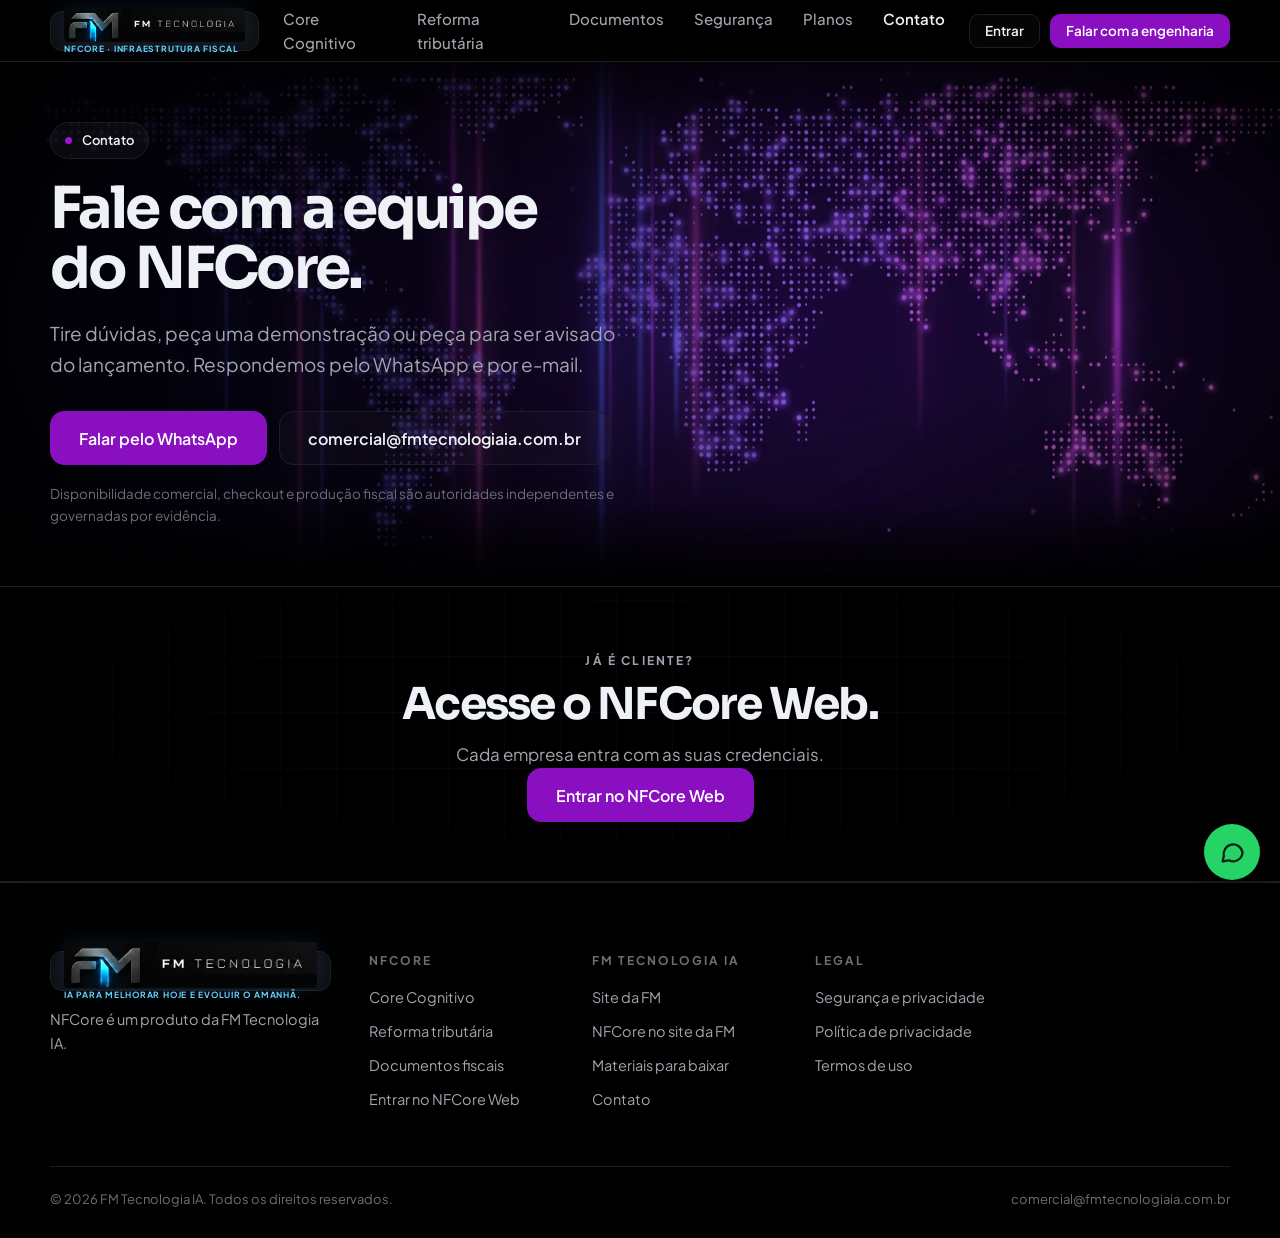
==== contato.html @ f87d21e3 "fix(site): atualizar portal e CTAs em contato.html" ====
<!doctype html><html lang="pt-BR" data-p="nfcore"><head><meta charset="utf-8"><meta name="viewport" content="width=device-width,initial-scale=1"><title>Contato — NFCore</title><meta name="description" content="Fale com a equipe da FM Tecnologia IA sobre o NFCore e seja avisado do lançamento."><meta property="og:title" content="Contato — NFCore"><meta property="og:description" content="Fale com a equipe da FM Tecnologia IA sobre o NFCore e seja avisado do lançamento."><meta property="og:type" content="website"><meta name="twitter:card" content="summary_large_image"><link rel="icon" type="image/png" href="assets/brand/fm/favicon.png">
<link rel="preconnect" href="https://fonts.googleapis.com"><link rel="preconnect" href="https://fonts.gstatic.com" crossorigin><link href="https://fonts.googleapis.com/css2?family=Plus+Jakarta+Sans:wght@400;500;600;700&family=Sora:wght@500;600;700;800&display=swap" rel="stylesheet"><link rel="stylesheet" href="assets/site.css?v=7cc5dd1b"><link rel="stylesheet" href="assets/enterprise.css?v=20261105"></head><body>
<a class="skip" href="#conteudo">Pular para o conteúdo</a><header class="nav"><div class="wrap"><a class="brand" href="index.html"><span class="wm"><img src="assets/brand/fm/logo-fm.webp" width="626" height="114" alt="FM Tecnologia IA"><small>NFCore · Infraestrutura fiscal</small></span></a>
<nav class="menu" id="menu" aria-label="Principal"><a href="core-cognitivo.html" class="">Core Cognitivo</a><a href="reforma-tributaria.html" class="">Reforma tributária</a><a href="index.html#documentos" class="">Documentos</a><a href="index.html#seguranca" class="">Segurança</a><a href="index.html#planos">Planos</a><a href="contato.html" class="on">Contato</a></nav>
<div class="nr"><a class="btn sm" href="https://app.nfcore.com.br/">Entrar</a><a class="btn sm k" href="https://wa.me/5511978350851?text=Ol%C3%A1!%20Conheci%20o%20NFCore%20pelo%20site%20e%20gostaria%20de%20falar%20com%20a%20engenharia%20sobre%20planos%20e%20implanta%C3%A7%C3%A3o." target="_blank" rel="noopener noreferrer">Falar com a engenharia</a><button class="burger" id="burger" aria-label="Abrir menu de navegação" aria-expanded="false" aria-controls="menu">☰</button></div>
</div>
</header>
<main id="conteudo"><section class="phero"><div class="wrap"><div class="pg"><div><span class="eb"><i></i>Contato</span><h1>Fale com a equipe do NFCore.</h1>
<p class="lead">Tire dúvidas, peça uma demonstração ou peça para ser avisado do lançamento. Respondemos pelo WhatsApp e por e-mail.</p>
<div class="b"><a class="btn p l" href="https://wa.me/5511978350851?text=Ol%C3%A1!%20Quero%20saber%20mais%20sobre%20o%20NFCore%20e%20sua%20disponibilidade." target="_blank" rel="noopener">Falar pelo WhatsApp</a><a class="btn l" href="mailto:comercial@fmtecnologiaia.com.br">comercial@fmtecnologiaia.com.br</a></div>
<p class="note">Disponibilidade comercial, checkout e produção fiscal são autoridades independentes e governadas por evidência.</p>
</div>
</div>
</div>
</section>
<section class="sec soft" id="acesso"><div class="wrap"><div class="sh center"><span class="kick">Já é cliente?</span><h2>Acesse o NFCore Web.</h2>
<p class="sub">Cada empresa entra com as suas credenciais.</p>
</div>
<p class="center"><a class="btn p l" href="https://app.nfcore.com.br/">Entrar no NFCore Web</a></p>
</div>
</section>
</main>
<footer class="foot"><div class="wrap"><div class="g">
<div><a class="brand" href="index.html"><span class="wm"><img src="assets/brand/fm/logo-fm.webp" width="626" height="114" alt="FM Tecnologia IA"><small>IA para melhorar hoje e evoluir o amanhã.</small></span></a><p>NFCore é um produto da FM Tecnologia IA.</p>
</div>
<div><h6>NFCore</h6>
<ul><li><a href="core-cognitivo.html">Core Cognitivo</a></li>
<li><a href="reforma-tributaria.html">Reforma tributária</a></li>
<li><a href="index.html#documentos">Documentos fiscais</a></li>
<li><a href="https://app.nfcore.com.br/">Entrar no NFCore Web</a></li>
</ul>
</div>
<div><h6>FM Tecnologia IA</h6>
<ul><li><a href="https://fmtecnologiaia.com.br">Site da FM</a></li>
<li><a href="https://fmtecnologiaia.com.br/produtos/nfcore">NFCore no site da FM</a></li>
<li><a href="https://fmtecnologiaia.com.br/reforma-tributaria/materiais">Materiais para baixar</a></li>
<li><a href="contato.html">Contato</a></li>
</ul>
</div>
<div><h6>Legal</h6>
<ul><li><a href="https://fmtecnologiaia.com.br/seguranca">Segurança e privacidade</a></li>
<li><a href="https://fmtecnologiaia.com.br/privacidade">Política de privacidade</a></li>
<li><a href="https://fmtecnologiaia.com.br/termos">Termos de uso</a></li>
</ul>
</div>
</div>
<div class="fb"><span>© 2026 FM Tecnologia IA. Todos os direitos reservados.</span><span>comercial@fmtecnologiaia.com.br</span></div>
</div>
</footer>
<a class="fab" href="https://wa.me/5511978350851?text=Ol%C3%A1!%20Vim%20pelo%20site%20do%20NFCore%20e%20quero%20tirar%20uma%20d%C3%BAvida." target="_blank" rel="noopener" aria-label="Falar com a FM pelo WhatsApp"><svg class="i" viewBox="0 0 24 24" aria-hidden="true"><path d="M21 12a8 8 0 0 1-11.6 7.1L4 20l1-4.6A8 8 0 1 1 21 12Z"/></svg></a><script src="assets/site.js" defer></script></body></html>
---- assets/site.css ----
/* FM Tecnologia — design escuro: o preto domina, a cor de cada produto aparece só em detalhes.
   Institucional = preto + prata. Cada página de produto troca apenas as variáveis de acento (html[data-p]). */
:root{
  --fd:Sora,Inter,"Helvetica Neue",Arial,sans-serif;--fb:"Plus Jakarta Sans",Inter,"Helvetica Neue",Arial,sans-serif;
  --bg:#000;--s1:#010101;--s2:#030304;--ln:#1B1E26;--tx:#EEF1F5;--mu:#9AA2AF;--dim:#6B7280;
  --a:#C9CFD8;--a2:#F4F6F9;--argb:201,208,220;--hl:#B9C0CC;--btn:#F4F6F9;--btnfg:#0A0B0E;--glow:.05;
  --ok:#52D6A0;--am:#E6C46E;
  --ink:var(--tx);--t2:var(--mu);--t3:var(--dim);--card:var(--s1);--line:var(--ln);--soft:var(--s1);--blue:var(--a);
}
/* acento por produto (só muda a cor de destaque; o fundo continua preto) */
html[data-p=kordena]{--bg:#000;--s1:#010101;--s2:#030304;--ln:#16234A;--mu:#9AA8C7;--dim:#6475A0;--a:#4F7BF2;--a2:#8FADFA;--argb:43,89,230;--hl:#8FADFA;--btn:#2B59E6;--btnfg:#fff;--glow:.11}
html[data-p=iron-fit]{--bg:#000;--s1:#010101;--s2:#030304;--ln:#1E2813;--mu:#A2AE95;--dim:#6F7C62;--a:#2BF47A;--a2:#7DFFB1;--argb:43,244,122;--hl:#7DFFB1;--btn:#2BF47A;--btnfg:#03140A;--glow:.08}
html[data-p=nfcore]{--bg:#000;--s1:#010101;--s2:#030304;--ln:#251E44;--mu:#A59FBF;--dim:#706A8E;--a:#9E11D6;--a2:#C77DFF;--argb:158,17,214;--hl:#C77DFF;--btn:#8A0FC0;--btnfg:#fff;--glow:.16}
html[data-p=command]{--bg:#000;--s1:#010101;--s2:#030304;--ln:#2A2416;--mu:#B0A892;--dim:#7C7560;--a:#FF9F1C;--a2:#FFC46B;--argb:255,159,28;--hl:#FFC46B;--btn:#FF9F1C;--btnfg:#1A0E00;--glow:.07}
html[data-p=atendevendeia]{--bg:#000;--s1:#010101;--s2:#030304;--ln:#12302B;--mu:#93B2AD;--dim:#5F807B;--a:#19D3C5;--a2:#6BE7DC;--argb:25,211,197;--hl:#6BE7DC;--btn:#19D3C5;--btnfg:#021210;--glow:.08}
html[data-p=campaia]{--bg:#000;--s1:#010101;--s2:#030304;--ln:#33182F;--mu:#BC9FB7;--dim:#86687F;--a:#F0509B;--a2:#F58BBD;--argb:240,80,155;--hl:#F58BBD;--btn:#F0509B;--btnfg:#fff;--glow:.09}
html[data-p=erp-core]{--bg:#000;--s1:#010101;--s2:#030304;--ln:#37221A;--mu:#BAA595;--dim:#85715F;--a:#FF8A3D;--a2:#FFB070;--argb:255,138,61;--hl:#FFB070;--btn:#FF8A3D;--btnfg:#180900;--glow:.08}
html[data-p=super-core-extreme]{--bg:#000;--s1:#010101;--s2:#030304;--ln:#371A1D;--mu:#BA9FA2;--dim:#85686B;--a:#E5484D;--a2:#F08084;--argb:229,72,77;--hl:#F08084;--btn:#E5484D;--btnfg:#fff;--glow:.09}
/* fundo sempre neutro: o preto domina e a cor do produto não "suja" as superfícies (só detalhes usam o acento) */
html[data-p]{--bg:#000;--s1:#08080A;--s2:#0F0F12;--ln:#1D1E23;--mu:#A1A6AE;--dim:#6B7078;--glow:.035}

*{box-sizing:border-box;margin:0;padding:0}html{-webkit-font-smoothing:antialiased;scroll-behavior:smooth;background:var(--bg);color-scheme:dark}
body{font-family:var(--fb);color:var(--tx);background:var(--bg);line-height:1.6;overflow-x:hidden}
a{color:inherit;text-decoration:none}ul{list-style:none}img,svg{max-width:100%}
svg.i{width:22px;height:22px;fill:none;stroke:currentColor;stroke-width:1.7;stroke-linecap:round;stroke-linejoin:round;flex:none}
.wrap{width:min(1180px,100% - 48px);margin:0 auto}
.skip{position:absolute;left:-999px}.skip:focus{left:12px;top:12px;background:#fff;color:#000;padding:8px 12px;z-index:99}
h1,h2,h3,h4,h5{font-family:var(--fd)}

/* nav */
.nav{position:sticky;top:0;z-index:50;height:62px;border-bottom:1px solid var(--ln);background:color-mix(in srgb,var(--bg) 88%,transparent);backdrop-filter:blur(14px)}
.nav .wrap{height:100%;display:flex;align-items:center;justify-content:space-between;gap:24px}
.brand{display:flex;align-items:center;gap:12px;font-weight:800;font-size:20px;white-space:nowrap}
.menu{display:flex;gap:30px;font-size:15px;font-weight:500;color:var(--mu)}
.menu a:hover,.menu a.on{color:var(--tx)}.menu a.on{font-weight:600}
.nr{display:flex;gap:10px;align-items:center}
.burger{display:none;width:40px;height:40px;border-radius:11px;border:1px solid var(--ln);background:var(--s1);color:var(--tx);cursor:pointer;place-items:center}
.btn{display:inline-flex;align-items:center;justify-content:center;gap:9px;height:46px;padding:0 22px;border-radius:12px;font:600 15px var(--fb);border:1px solid var(--ln);background:rgba(255,255,255,.02);color:var(--tx);white-space:nowrap;text-align:center;cursor:pointer;transition:border-color .2s,background .2s}
.btn:hover{border-color:rgba(var(--argb),.55)}
.btn.p,.btn.k{background:var(--btn);border-color:var(--btn);color:var(--btnfg)}.btn.p:hover,.btn.k:hover{filter:brightness(1.07)}
.btn.sm{height:34px;padding:0 15px;font-size:13.5px;border-radius:10px}.btn.l{height:54px;padding:0 28px;font-size:16px;border-radius:14px}
.btn.w{background:var(--btn);border-color:var(--btn);color:var(--btnfg)}.btn.gh{background:transparent}
.btn:focus-visible,.menu a:focus-visible,summary:focus-visible,.pcard:focus-visible{outline:2px solid var(--a2);outline-offset:3px}

/* tipografia */
.eb{display:inline-flex;align-items:center;gap:10px;font-size:13px;font-weight:600;color:var(--tx);background:rgba(255,255,255,.03);border:1px solid var(--ln);padding:7px 14px;border-radius:999px}
.eb i{width:7px;height:7px;border-radius:50%;background:var(--a)}
.kick{font-size:12px;letter-spacing:.18em;text-transform:uppercase;font-weight:700;color:var(--mu)}
h1{font-size:clamp(38px,5.4vw,68px);line-height:1.03;letter-spacing:-.045em;font-weight:700;color:var(--tx)}
h2{font-size:clamp(28px,3.6vw,44px);line-height:1.08;letter-spacing:-.04em;font-weight:700}
h3{font-size:20px;letter-spacing:-.02em;font-weight:600;line-height:1.25}
.lead{font-size:clamp(17px,1.5vw,19px);line-height:1.6;color:var(--mu)}.sub{font-size:17px;line-height:1.6;color:var(--mu)}
.grad{color:var(--hl)}
.sec{padding:clamp(40px,6.5vh,88px) 0;scroll-margin-top:108px}.soft{background:#010102;border-top:1px solid var(--ln);border-bottom:1px solid var(--ln)}.center{text-align:center}.center .lead,.center .sub{margin-left:auto;margin-right:auto}
.dark{background:var(--bg)}
.sh{max-width:780px}.sh.center{margin-left:auto;margin-right:auto}.sh h2{margin:10px 0 12px}
.pill{display:inline-flex;align-items:center;gap:7px;font-size:11.5px;font-weight:600;padding:4px 11px;border-radius:99px;border:1px solid var(--ln);color:var(--mu);white-space:nowrap}
.pill.ok{color:var(--ok);border-color:rgba(82,214,160,.3)}
.card{background:var(--s1);border:1px solid var(--ln);border-radius:18px;padding:24px}
.ic{width:44px;height:44px;border-radius:12px;display:grid;place-items:center;background:var(--s2);color:var(--a);border:1px solid var(--ln);flex:none}

/* hero */
.hero{position:relative;padding:76px 0 56px;background:radial-gradient(55% 50% at 82% 0%,rgba(var(--argb),var(--glow)),transparent 70%)}
.hero::before,.phero::before{content:"";position:absolute;inset:0;pointer-events:none;background:repeating-linear-gradient(0deg,rgba(255,255,255,.075) 0 1px,transparent 1px 56px),repeating-linear-gradient(90deg,rgba(255,255,255,.075) 0 1px,transparent 1px 56px);-webkit-mask:radial-gradient(85% 85% at 50% 30%,#000 30%,transparent);mask:radial-gradient(85% 85% at 50% 30%,#000 30%,transparent)}
.hero .wrap,.phero .wrap{position:relative}
.hgrid{display:grid;grid-template-columns:1.02fr 1fr;gap:64px;align-items:center}
.hero h1{margin:22px 0 20px}
.hero .b,.pg .b{display:flex;gap:12px;flex-wrap:wrap;margin:32px 0 18px}
.hero .note,.pg .note{font-size:13.5px;color:var(--dim)}
.checks{display:flex;gap:20px;flex-wrap:wrap;margin-top:6px;font-size:13.5px;color:var(--mu)}.checks span{display:inline-flex;gap:7px;align-items:center}.checks svg{width:15px;height:15px;color:var(--a)}
.vis{position:relative}
.phero{position:relative;padding:60px 0 60px;background:radial-gradient(55% 60% at 85% 0%,rgba(var(--argb),var(--glow)),transparent 70%)}
.phero h1{margin:20px 0 20px;font-size:clamp(34px,4.6vw,58px)}
.pg{display:grid;grid-template-columns:1.02fr 1fr;gap:60px;align-items:center}
.crumb{font-size:14px;color:var(--dim);margin-bottom:20px;display:block}.crumb:hover{color:var(--tx)}
.float{position:absolute;display:flex;align-items:center;gap:11px;padding:12px 15px;border-radius:14px;background:#030304;border:1px solid rgba(255,255,255,.16);box-shadow:0 24px 50px -20px rgba(0,0,0,.8);z-index:2}
.float b{display:block;font:600 13.5px var(--fd)}.float small{display:block;font-size:11.5px;color:var(--mu)}
.f1{top:-22px;right:-14px}.f2{bottom:-26px;left:-30px;flex-direction:column;align-items:flex-start;gap:3px;animation-delay:-3s}
.float .ic{width:34px;height:34px;border-radius:9px}
@keyframes fl{0%,100%{transform:translateY(0)}50%{transform:translateY(-7px)}}

/* janela de produto */
.win{background:#020203;border:1px solid rgba(255,255,255,.14);border-radius:18px;box-shadow:0 40px 80px -50px rgba(0,0,0,.9),inset 0 1px 0 rgba(255,255,255,.06);overflow:hidden;text-align:left}
.hero .win{transform:none}
.wb{height:42px;border-bottom:1px solid var(--ln);display:flex;align-items:center;gap:8px;padding:0 16px;font-size:12.5px;color:var(--dim)}
.wb b{width:11px;height:11px;border-radius:50%;background:#20232b}.wb span{margin-left:12px;font-weight:600;color:var(--mu)}
.wbody{display:grid;grid-template-columns:168px 1fr}.side{border-right:1px solid var(--ln);padding:14px 10px;font-size:13px;color:var(--mu)}
.side div{padding:8px 10px;border-radius:9px;margin-bottom:2px}.side div:first-child{background:rgba(255,255,255,.06);color:var(--tx);font-weight:600}
.wmain,.eco{padding:18px;display:grid;grid-template-columns:1fr 1fr;gap:12px;align-content:start}
.wc{border:1px solid var(--ln);border-radius:12px;padding:14px;background:rgba(0,0,0,.25)}.wc h5{font:600 13.5px var(--fd);margin-bottom:5px;display:flex;gap:8px;align-items:center;color:var(--tx)}.wc p{font-size:12.5px;color:var(--mu);line-height:1.5}
.wc.ai{border-color:rgba(var(--argb),.4);background:rgba(var(--argb),.07)}.wc.ai h5{color:var(--a2)}.wc.ai svg{width:15px;height:15px}
.core{grid-column:1/-1;border:1px solid rgba(var(--argb),.35);background:rgba(var(--argb),.07);border-radius:12px;padding:14px 18px;display:flex;justify-content:space-between;align-items:center;font:600 14px var(--fd)}
.core small{font:500 12px var(--fb);color:var(--mu)}.core svg{color:var(--a2)}

/* grades */
.grid{display:grid;gap:18px;margin-top:clamp(28px,4.5vh,48px)}.g2{grid-template-columns:repeat(2,1fr)}.g3{grid-template-columns:repeat(3,1fr)}.g4{grid-template-columns:repeat(4,1fr)}
.grid .card h3{margin:18px 0 8px}.grid .card p{color:var(--mu);font-size:15px}
.pcard{position:relative;display:flex;flex-direction:column;gap:0;transition:transform .2s,border-color .2s;background:var(--s1);--pc:var(--a);--pcrgb:var(--argb)}
.pcard:hover{transform:translateY(-3px);border-color:rgba(var(--pcrgb),.45)}
.pcard .pill{position:absolute;right:22px;top:26px}.pcard .ic{color:var(--pc)}
.pcard .go{margin-top:auto;padding-top:20px;color:var(--tx);font-weight:600;font-size:14.5px}.pcard:hover .go{color:var(--pc)}
.bento{display:grid;grid-template-columns:repeat(6,1fr);gap:16px;margin-top:48px}.bento .pcard{grid-column:span 2}.bento .pcard.big{grid-column:span 3}.bento .pcard h3{margin:18px 0 8px}.bento .pcard p{color:var(--mu);font-size:15px}
.flow{display:grid;grid-auto-flow:column;grid-auto-columns:1fr;margin-top:48px;border:1px solid var(--ln);border-radius:18px;background:var(--s1);overflow:hidden}
.flow>div{padding:24px 22px;border-left:1px solid var(--ln);position:relative}.flow>div:first-child{border-left:0}
.flow b{display:block;font-size:11.5px;letter-spacing:.14em;color:var(--a);margin-bottom:10px}.flow span{font-weight:600;font-size:16px;line-height:1.35}
.split{display:grid;grid-template-columns:1fr 1fr;gap:64px;align-items:center}.split.flip>:first-child{order:2}
.split ul li{display:flex;gap:12px;margin-top:14px;color:var(--mu);font-size:16px}.split ul svg{color:var(--a);margin-top:3px}
.panel{background:var(--s1);border:1px solid var(--ln);border-radius:22px;padding:24px}.panel h4{font:700 12px var(--fb);letter-spacing:.14em;text-transform:uppercase;color:var(--dim);margin-bottom:16px}
.steps{display:flex;flex-direction:column;gap:8px}.steps div{display:flex;align-items:center;gap:14px;background:var(--s2);border:1px solid var(--ln);border-radius:12px;padding:11px 16px;font-weight:600}.steps div i{width:26px;height:26px;border-radius:50%;border:1px solid var(--ln);color:var(--a);display:grid;place-items:center;font-style:normal;font-size:12px;font-weight:700;flex:none}
.qs{display:grid;grid-template-columns:repeat(4,1fr);gap:12px;margin-top:44px}.qs div{padding:18px 20px;border:1px solid var(--ln);border-radius:16px;background:var(--s1);font-size:15.5px;font-weight:500;line-height:1.45}.qs div::first-letter{color:var(--a)}
.chips{display:flex;gap:10px;flex-wrap:wrap;margin-top:28px}.chips span{padding:10px 20px;border-radius:999px;border:1px solid var(--ln);background:var(--s1);font-weight:600;font-size:15px}.center .chips{justify-content:center}
.faq{max-width:860px;margin:44px auto 0}.faq details{border-bottom:1px solid var(--ln);padding:22px 0}.faq summary{cursor:pointer;font:600 18px var(--fd);letter-spacing:-.01em;list-style:none;display:flex;justify-content:space-between;gap:20px}.faq summary::-webkit-details-marker{display:none}.faq summary:after{content:"+";color:var(--a);font-size:24px;line-height:1}.faq details[open] summary:after{content:"−"}.faq p{color:var(--mu);margin-top:12px;font-size:16px}
.price{display:grid;grid-template-columns:repeat(3,1fr);gap:18px;margin-top:44px}.price .card h3{font:700 13px var(--fb);letter-spacing:.14em;text-transform:uppercase;color:var(--dim);margin:0 0 12px}.price .v{font:700 34px var(--fd);letter-spacing:-.04em}
.notice{border:1px solid var(--ln);background:var(--s1);color:var(--mu);border-radius:16px;padding:22px 26px;margin-top:36px;font-weight:500}
.cta{border-radius:24px;padding:56px 52px;border:1px solid var(--ln);background:radial-gradient(70% 120% at 100% 0%,rgba(var(--argb),.1),transparent 70%),linear-gradient(180deg,var(--s2),var(--s1));display:flex;justify-content:space-between;align-items:center;gap:32px;flex-wrap:wrap}
.cta h2{max-width:640px}.cta p{font-size:18px;color:var(--mu);margin-top:12px}.cta .b{display:flex;gap:12px;flex-wrap:wrap}
.sn{border-bottom:1px solid var(--ln);background:color-mix(in srgb,var(--bg) 90%,transparent);backdrop-filter:blur(12px);position:sticky;top:62px;z-index:40}.sn .wrap{height:44px;display:flex;align-items:center;justify-content:space-between;gap:16px}.sn b{font:600 15px var(--fd);white-space:nowrap;flex:none}.sn ul{display:flex;gap:22px;white-space:nowrap;font-size:14px;color:var(--mu);font-weight:500;overflow-x:auto;flex:1;min-width:0;scrollbar-width:none}.sn ul::-webkit-scrollbar{display:none}.sn .btn{flex:none}.sn ul a:hover{color:var(--tx)}.sn .btn{white-space:nowrap}
.band{display:flex;flex-wrap:wrap;align-items:center;gap:12px 34px;padding:26px 0;border-bottom:1px solid var(--ln);font:700 16px var(--fd);letter-spacing:-.02em;color:var(--dim)}
.band em{font:600 12px var(--fb);letter-spacing:.14em;text-transform:uppercase;font-style:normal;color:var(--dim);margin-right:6px}
.band a{display:flex;align-items:center;gap:9px;color:var(--mu)}.band a:hover{color:var(--tx)}.band b{width:9px;height:9px;border-radius:50%;background:var(--pc,var(--a))}
.numband{border-top:1px solid var(--ln);border-bottom:1px solid var(--ln);background:linear-gradient(90deg,var(--bg),var(--s1) 50%,var(--bg));padding:44px 0}
.nb{display:grid;grid-template-columns:repeat(auto-fit,minmax(190px,1fr));gap:24px;text-align:center}
.nb b{display:block;font:700 clamp(28px,3.6vw,44px)/1.1 var(--fd);letter-spacing:-.04em;color:var(--tx)}.nb span{font-size:14px;color:var(--mu)}
.val{display:grid;grid-template-columns:repeat(5,1fr);gap:14px;margin-top:40px}.val div{padding:20px;border:1px solid var(--ln);border-radius:16px;background:var(--s1)}.val b{display:block;font-size:12px;color:var(--a);letter-spacing:.14em;margin-bottom:8px}.val span{font:600 16px var(--fd)}
.ct{display:grid;grid-template-columns:1fr 1fr;gap:56px}

/* rodapé */
.foot{background:var(--bg);border-top:1px solid var(--ln);color:var(--mu);padding:68px 0 28px}
.foot .g{display:grid;grid-template-columns:1.5fr repeat(4,1fr);gap:32px}.foot h6{font-size:12px;letter-spacing:.16em;text-transform:uppercase;color:var(--dim);margin-bottom:16px}.foot li{font-size:14.5px;margin-bottom:11px}.foot li a:hover{color:var(--tx)}
.foot p{font-size:14.5px;line-height:1.65;color:var(--mu);margin-top:14px}
.foot .fb{margin-top:44px;padding-top:22px;border-top:1px solid var(--ln);display:flex;justify-content:space-between;gap:12px;flex-wrap:wrap;font-size:13px;color:var(--dim)}

/* fotos, vídeos, mock de chat */
.ph{position:relative;margin:0;border-radius:20px;overflow:hidden;border:1px solid var(--ln);aspect-ratio:4/3;background:var(--s1)}.ph.tall{aspect-ratio:4/3.4}
.ph img{width:100%;height:100%;object-fit:cover;display:block}
.ph.empty{display:grid;place-items:center;padding:24px;background:repeating-linear-gradient(135deg,var(--s1),var(--s1) 14px,var(--s2) 14px,var(--s2) 28px)}
.ph.empty figcaption{text-align:center;max-width:320px;color:var(--mu);font-size:14px;line-height:1.5}.ph.empty b{display:block;color:var(--a);font-size:12px;letter-spacing:.14em;text-transform:uppercase;margin-bottom:8px}
.grid .ph{margin:0}.ph .credit{position:absolute;left:10px;bottom:8px;font-size:11px;color:#fff;background:rgba(0,0,0,.55);padding:3px 8px;border-radius:999px;backdrop-filter:blur(4px)}.ph .credit a{color:#fff;text-decoration:underline}
.vid{margin:0;border-radius:18px;overflow:hidden;border:1px solid var(--ln);background:#000;aspect-ratio:16/9}.vid video{width:100%;height:100%;display:block;object-fit:cover}.vid.main{max-width:980px;margin:0 auto}
.vid.empty{display:grid;place-items:center;padding:24px;background:repeating-linear-gradient(135deg,var(--s1),var(--s1) 14px,var(--s2) 14px,var(--s2) 28px)}.vid.empty figcaption{text-align:center;color:var(--mu);font-size:14px;max-width:340px}.vid.empty b{display:block;color:var(--a);font-size:12px;letter-spacing:.14em;text-transform:uppercase;margin-bottom:8px}
.clip h3{font-size:17px;margin:14px 0 4px}.clip p{color:var(--mu);font-size:14.5px}
.chatmock{margin:0;display:grid;grid-template-columns:minmax(0,300px) minmax(0,1fr);gap:24px;align-items:center;background:var(--s1);border:1px solid var(--ln);border-radius:22px;padding:28px;justify-self:center;width:100%}
.phone{background:var(--bg);border:1px solid var(--ln);border-radius:26px;overflow:hidden;max-width:300px}
.ph-head{display:flex;gap:10px;align-items:center;padding:14px 16px;background:var(--s2);border-bottom:1px solid var(--ln)}.ph-head b{display:block;font-size:14px}.ph-head small{font-size:11px;color:var(--mu)}.av{width:34px;height:34px;border-radius:50%;background:rgba(var(--argb),.15);color:var(--a2);display:grid;place-items:center}
.msgs{padding:14px;display:flex;flex-direction:column;gap:9px;font-size:13px}
.m{padding:9px 12px;border-radius:14px;max-width:88%;line-height:1.45}.m.c{background:rgba(var(--argb),.16);color:var(--tx);align-self:flex-end;border-bottom-right-radius:4px}.m.a{background:var(--s2);border:1px solid var(--ln);align-self:flex-start;border-bottom-left-radius:4px;color:var(--tx)}
.m.aud{display:flex;align-items:center;gap:8px}.m.aud .play{font-size:11px;color:var(--a2)}.wave{display:flex;gap:2px;align-items:center}.wave i{width:3px;background:var(--a);border-radius:2px;display:block}.m.aud small{color:var(--dim);font-size:11px}
.ord{margin-top:8px;display:flex;flex-direction:column;gap:5px;font-size:12.5px;color:var(--mu)}.ord span{display:flex;gap:6px;align-items:center}.ord svg{width:15px;height:15px;color:var(--a)}.ord em{font-style:normal;margin-top:4px;text-align:center;background:var(--btn);color:var(--btnfg);border-radius:9px;padding:7px;font-weight:600}
.core-side{display:flex;flex-direction:column;gap:8px;align-items:stretch;text-align:center}.chip-core{display:flex;gap:8px;justify-content:center;align-items:center;border:1px solid rgba(var(--argb),.4);background:rgba(var(--argb),.08);border-radius:14px;padding:14px;font:600 15px var(--fd)}.chip-core svg{width:20px;height:20px;color:var(--a2)}
.chip-s{border:1px solid var(--ln);background:var(--s2);border-radius:12px;padding:11px;font-weight:600;font-size:14px}.arrow{color:var(--a);font-weight:700;font-size:18px}.core-side small{color:var(--dim);font-size:12px;margin-top:6px}

/* desafio × resposta, grupos, figuras */
.cgrid .cc{padding:26px;display:flex;flex-direction:column;gap:8px}.cgrid .cc h3{margin:2px 0 10px;font-size:18px;color:var(--mu);font-weight:500}.cl{font-size:11px;letter-spacing:.14em;text-transform:uppercase;font-weight:700;color:var(--dim)}.cl.ok{color:var(--a);margin-top:auto}.cgrid .cc p{margin:0;color:var(--tx);font-size:15.5px}
.c5{grid-template-columns:repeat(6,1fr)}.c5>*{grid-column:span 2}.c5>*:nth-child(n+4){grid-column:span 3}
h3.gh{margin-top:44px;font:700 12px var(--fb);letter-spacing:.16em;text-transform:uppercase;color:var(--a)}.card.sm{padding:22px}.card.sm h3{font-size:17px;margin:14px 0 6px}.card.sm p{font-size:14.5px}
.dg{margin:40px auto 0;max-width:860px;border-radius:20px;overflow:hidden;border:1px solid var(--ln);background:#000}.dg img{width:100%;height:auto;display:block}

/* logo aprovada (azul, como no site atual) */
.brand .wm{display:flex;flex-direction:column;gap:3px;align-items:flex-start}
.brand .wm img{height:34px;width:auto;display:block;border-radius:4px;background:#020202;filter:hue-rotate(108deg) saturate(1.32) brightness(1.04) contrast(1.04) drop-shadow(0 0 10px rgba(47,145,255,.14))}
.brand .wm small{font-size:8.5px;font-weight:700;letter-spacing:.09em;text-transform:uppercase;color:#67d6ff;line-height:1}
.foot .brand .wm img{height:46px}

/* responsivo */
@media(max-width:1020px){
  .menu,.nr .btn.k{display:none}.burger{display:grid}.menu.open{display:flex;position:absolute;top:62px;left:0;right:0;flex-direction:column;background:var(--bg);padding:20px 24px;border-bottom:1px solid var(--ln);gap:18px}
  .hgrid,.pg,.split,.ct{grid-template-columns:1fr;gap:56px}.split.flip>:first-child{order:0}.hero .win{transform:none}
  .g3,.g4,.price,.val{grid-template-columns:repeat(2,1fr)}.qs{grid-template-columns:repeat(2,1fr)}.flow{grid-auto-flow:row}.flow>div{border-left:0;border-top:1px solid var(--ln)}.flow>div:first-child{border-top:0}
  .foot .g{grid-template-columns:1fr 1fr}.wbody{grid-template-columns:1fr}.side{display:none}.cta{padding:40px 28px}.sec{padding:52px 0}
  .bento{grid-template-columns:1fr 1fr}.bento .pcard,.bento .pcard.big{grid-column:span 1}.c5{grid-template-columns:repeat(2,1fr)}.c5>*,.c5>*:nth-child(n+4){grid-column:auto}
}
@media(max-width:700px){
  .g2,.g3,.g4,.price,.val,.qs,.wmain,.eco,.bento,.c5{grid-template-columns:1fr}.foot .g{grid-template-columns:1fr}.band{font-size:15px}.sn ul{display:none}
  .nr .btn{display:none}.wrap{width:calc(100% - 32px)}.brand .wm small{display:none}.brand .wm img{height:38px}.hero .b .btn,.pg .b .btn,.cta .b .btn{width:100%}.cta .b{width:100%}
  .phero{padding:44px 0 52px}.hero{padding:44px 0 48px}.float{display:none}.chatmock{grid-template-columns:1fr;padding:18px}.phone{margin:0 auto}
}
@media(prefers-reduced-motion:reduce){.float{animation:none}.pcard{transition:none}html{scroll-behavior:auto}}

/* infográfico Iron Intelligence (HTML nativo) */
.ii{--g:#2BF47A;--gr:43,244,122;margin:40px auto 0;max-width:1120px;padding:40px;border:1px solid var(--ln);border-radius:22px;background:#000;color:#fff}
.ii *{box-sizing:border-box}
.ii-top{display:grid;grid-template-columns:minmax(0,1.2fr) minmax(0,.95fr) 290px minmax(0,.95fr);grid-template-rows:auto auto;gap:22px 26px;align-items:stretch}
.ii-txt{grid-column:1;grid-row:1/3;display:flex;flex-direction:column;justify-content:space-between;gap:24px}
.ii-k{display:flex;align-items:center;gap:12px;font:600 12.5px/1 var(--fb);letter-spacing:.14em;color:var(--g)}.ii-k i{width:22px;height:2px;background:var(--g);display:block}
.ii-txt h3{font:700 30px/1.14 var(--fd);letter-spacing:-.02em;margin:16px 0 0;color:#fff}.ii-txt h3 em{font-style:normal;color:var(--g)}
.ii-txt>div:first-child{}
.ii-txt>p{font-size:15.5px;line-height:1.6;color:#C8CDD4;margin:0}
.ii-q{border-left:3px solid var(--g);padding:4px 0 4px 18px}.ii-q b{display:block;font:600 16px/1.35 var(--fd);margin-bottom:6px;color:#fff}.ii-q p{margin:0;font-size:14.5px;line-height:1.6;color:#AEB4BC}
.ii-card{position:relative;align-self:center;border:1.5px solid rgba(var(--gr),.7);border-radius:18px;background:#010201;padding:20px 20px 20px;box-shadow:0 0 0 1px rgba(var(--gr),.06),0 0 22px rgba(var(--gr),.16),inset 0 0 18px rgba(var(--gr),.05);z-index:1}
.ii-card h4{font:700 17px/1.2 var(--fd);margin:12px 0 8px;color:#fff;letter-spacing:-.01em}.ii-card p{margin:0;font-size:14px;line-height:1.55;color:#C3C9D0}
.ii-n{font:700 20px/1 var(--fd);color:var(--g);letter-spacing:.01em}
.ii-ic{position:absolute;top:16px;right:16px;width:44px;height:44px;border-radius:50%;border:2px solid var(--g);display:grid;place-items:center;box-shadow:0 0 14px rgba(var(--gr),.3)}.ii-ic .i{width:20px;height:20px;stroke:#fff;fill:none;stroke-width:1.8}
.ii-card.l1{grid-column:2;grid-row:1}.ii-card.l2{grid-column:2;grid-row:2}.ii-card.r1{grid-column:4;grid-row:1}.ii-card.r2{grid-column:4;grid-row:2}
.ii-cn{position:absolute;height:2px;width:74px;z-index:3}
.ii-cn::after{content:"";position:absolute;top:-3px;width:8px;height:8px;border-radius:50%;background:var(--g);box-shadow:0 0 10px rgba(var(--gr),.9)}
.ii-cn.a,.ii-cn.c{left:-26px;background:linear-gradient(90deg,rgba(var(--gr),.35),var(--g))}.ii-cn.a::after,.ii-cn.c::after{right:-2px}
.ii-cn.b,.ii-cn.d{right:-26px;background:linear-gradient(270deg,rgba(var(--gr),.35),var(--g))}.ii-cn.b::after,.ii-cn.d::after{left:-2px}
.ii-cn.a,.ii-cn.b{top:calc(50% - 71px)}.ii-cn.c,.ii-cn.d{top:calc(50% + 70px)}
.ii-disc{grid-column:3;grid-row:1/3;display:grid;place-items:center;position:relative;z-index:2}
.ii-disc::before{content:"";position:absolute;width:calc(100% - 2px);aspect-ratio:1;border-radius:50%;border:1px solid rgba(var(--gr),.28);background:transparent}
.ii-ring{width:calc(100% - 44px);aspect-ratio:1;border-radius:50%;border:5px solid var(--g);background:#000;box-shadow:0 0 18px rgba(var(--gr),.55),inset 0 0 16px rgba(var(--gr),.25);display:grid;place-items:center;position:relative;z-index:2}
.ii-in{display:flex;flex-direction:column;align-items:center;text-align:center;gap:0;padding:0 14px}
.ii-em{width:88px;height:88px;filter:drop-shadow(0 0 8px rgba(var(--gr),.55));margin-bottom:6px}
.ii-wm{font:800 21px/1 var(--fd);letter-spacing:.04em;color:#E8ECEF;white-space:nowrap}.ii-wm span{color:var(--g)}
.ii-tg{font:600 9.5px/1.7 var(--fb);letter-spacing:.2em;color:#C5CBD2;margin-top:10px}
.ii-by{display:flex;align-items:center;gap:8px;font:600 11.5px/1 var(--fb);color:#E1E5E9;margin-top:12px}.ii-by i{width:18px;height:2px;background:var(--g);display:block}
.ii-chips{display:grid;grid-template-columns:repeat(6,1fr);gap:14px;margin-top:30px}
.ii-chips div{border:1px solid rgba(var(--gr),.3);border-radius:12px;background:#010201;padding:14px 8px;text-align:center}
.ii-chips b{display:block;font:700 14px/1 var(--fd);color:var(--g);margin-bottom:6px}.ii-chips span{font-size:14px;font-weight:500;color:#EEF1F5}
.ii-ban{margin-top:16px;border:1px solid rgba(255,255,255,.07);border-left:3px solid var(--g);border-radius:12px;background:#010201;padding:20px 24px}
.ii-ban b{display:block;font:700 17px/1.3 var(--fd);margin-bottom:6px;color:#fff}.ii-ban p{margin:0;font-size:14.5px;line-height:1.65;color:#C3C9D0}
@media(max-width:1060px){
 .ii{padding:28px}
 .ii-top{grid-template-columns:1fr 1fr;gap:18px}
 .ii-txt{grid-column:1/3;grid-row:auto}
 .ii-disc{grid-column:1/3;grid-row:auto;order:0;width:290px;max-width:100%;margin:6px auto;aspect-ratio:1}
 .ii-card.l1,.ii-card.l2,.ii-card.r1,.ii-card.r2{grid-column:auto;grid-row:auto}
 .ii-card.l1{order:1}.ii-card.r1{order:2}.ii-card.l2{order:3}.ii-card.r2{order:4}
 .ii-cn{display:none}
 .ii-card{align-self:stretch}
 .ii-chips{grid-template-columns:repeat(3,1fr)}
}
@media(max-width:640px){
 .ii{padding:20px 16px;border-radius:18px}
 .ii-txt h3{font-size:25px}
 .ii-top{grid-template-columns:1fr}
 .ii-txt,.ii-disc{grid-column:1}
 .ii-card{padding:18px}
 .ii-chips{grid-template-columns:repeat(2,1fr);gap:10px}
 .ii-ban{padding:16px 18px}
}
/* infográfico Iron Intelligence: versão compacta p/ caber em uma tela (desktop) */
@media(min-width:1061px){
 .ii{max-width:1180px;padding:26px 30px;margin-top:28px}
 .ii-top{grid-template-columns:minmax(0,1.3fr) minmax(0,1fr) 252px minmax(0,1fr);gap:12px 14px}
 .ii-txt{gap:14px}
 .ii-txt h3{font-size:25px;margin-top:12px}
 .ii-txt>p{font-size:13.5px;line-height:1.5}
 .ii-q{padding:2px 0 2px 14px}.ii-q b{font-size:14px;margin-bottom:4px}.ii-q p{font-size:12.5px;line-height:1.5}
 .ii-k{font-size:11px}
 .ii-card{padding:14px 14px 14px;border-radius:15px}
 .ii-card h4{font-size:15px;margin:8px 0 5px}.ii-card p{font-size:12.5px;line-height:1.45}
 .ii-n{font-size:16px}
 .ii-ic{width:34px;height:34px;top:12px;right:12px}.ii-ic .i{width:16px;height:16px}
 .ii-ring{width:calc(100% - 34px);border-width:4px}
 .ii-em{width:62px;height:62px;margin-bottom:3px}
 .ii-wm{font-size:17px}.ii-tg{font-size:8.5px;margin-top:7px;line-height:1.6}.ii-by{font-size:10.5px;margin-top:9px}
 .ii-cn{width:70px}.ii-cn.a,.ii-cn.c{left:-14px}.ii-cn.b,.ii-cn.d{right:-14px}
 .ii-cn.a,.ii-cn.b{top:calc(50% - 56px)}.ii-cn.c,.ii-cn.d{top:calc(50% + 56px)}
 .ii-chips{gap:10px;margin-top:16px}.ii-chips div{padding:9px 6px;border-radius:10px}.ii-chips b{font-size:12px;margin-bottom:3px}.ii-chips span{font-size:12.5px}
 .ii-ban{margin-top:10px;padding:11px 18px}.ii-ban b{font-size:14px;margin-bottom:2px}.ii-ban p{font-size:12.5px;line-height:1.5}
}

.wc,.win,.float,.hero .win *{-webkit-font-smoothing:antialiased;text-rendering:optimizeLegibility}.wc p,.side div{color:#B4BAC3}.wc h5{color:#fff}

.nfl{margin:40px auto 0;display:flex;flex-direction:column;align-items:center;text-align:center}.nfl img{width:min(440px,78vw);height:auto;display:block}
.nfw{font:800 clamp(40px,7vw,64px)/1 var(--fd);letter-spacing:-.01em;margin-top:-8px}.nfw span{background:linear-gradient(#fff,#9C9AAA);-webkit-background-clip:text;background-clip:text;color:transparent}.nfw em{font-style:normal;margin-left:.12em;background:linear-gradient(90deg,#A878FF,#7C5CFF);-webkit-background-clip:text;background-clip:text;color:transparent}
.nft{margin-top:14px;font:600 14px/1 var(--fb);letter-spacing:.34em;text-transform:uppercase;color:#A59FBF}
html[data-p=nfcore] .card,html[data-p=nfcore] .panel{border-color:rgba(var(--argb),.42);box-shadow:0 0 28px -10px rgba(var(--argb),.6)}
/* cards acendem ao passar o mouse */
.card{transition:border-color .25s ease,box-shadow .25s ease,transform .25s ease}
html[data-p] .card:hover{border-color:rgba(var(--argb),.95);box-shadow:0 0 0 1px rgba(var(--argb),.55),0 0 46px -4px rgba(var(--argb),.7),inset 0 0 34px -16px rgba(var(--argb),.55);transform:translateY(-3px)}
@media(prefers-reduced-motion:reduce){.card{transition:none}html[data-p] .card:hover{transform:none}}

/* ===== Iron Fit: Core no centro (nativo) + interação com o mouse ===== */
.cg{--g:#2BF47A;--gr:43,244,122;margin:36px auto 0;max-width:1040px;padding:28px 30px;border:1px solid var(--ln);border-radius:22px;background:#000;color:#fff}
.cg *{box-sizing:border-box}
.cg-top{display:grid;grid-template-columns:minmax(0,1fr) 280px minmax(0,1fr);grid-template-rows:repeat(4,78px);column-gap:48px;row-gap:12px;position:relative}
.cg-disc{grid-column:2;grid-row:1/5;position:relative;display:grid;place-items:center}
.cg-svg{position:absolute;left:-48px;top:0;width:376px;max-width:none;height:348px;overflow:visible;pointer-events:none;z-index:0}
.cg-ln polyline{fill:none;stroke:rgba(var(--gr),.8);stroke-width:1.6;stroke-linejoin:round;filter:drop-shadow(0 0 3px rgba(var(--gr),.6))}
.cg-dt circle{fill:var(--g);filter:drop-shadow(0 0 4px rgba(var(--gr),.9))}
.cg-pill{position:relative;z-index:1;min-width:0;display:flex;align-items:center;gap:14px;border:1.4px solid rgba(var(--gr),.65);border-radius:999px;background:#010201;padding:0 18px;box-shadow:0 0 0 1px rgba(var(--gr),.06),0 0 18px rgba(var(--gr),.14),inset 0 0 14px rgba(var(--gr),.05);transition:border-color .25s,box-shadow .25s,transform .25s;cursor:default}
.cg-pill.l{grid-column:1;flex-direction:row}.cg-pill.r{grid-column:3;flex-direction:row-reverse;justify-content:flex-start}
.cg-pill.l.p1,.cg-pill.r.p1{grid-row:1}.cg-pill.l.p2,.cg-pill.r.p2{grid-row:2}.cg-pill.l.p3,.cg-pill.r.p3{grid-row:3}.cg-pill.l.p4,.cg-pill.r.p4{grid-row:4}
.cg-pill.r{text-align:right}.cg-pill.r .cg-tx{align-items:flex-end}
.cg-ico{flex:none;width:44px;height:44px;border-radius:50%;border:1.8px solid var(--g);display:grid;place-items:center;box-shadow:0 0 12px rgba(var(--gr),.3);transition:box-shadow .25s,background .25s}
.cg-ico .i{width:21px;height:21px;stroke:#fff;fill:none;stroke-width:1.7}
.cg-tx{display:flex;flex-direction:column;gap:5px;min-width:0}.cg-tx b{font:700 12.5px/1 var(--fd);color:var(--g);letter-spacing:.03em}.cg-tx span{font:700 14px/1 var(--fd);letter-spacing:.05em;text-transform:uppercase;color:#fff;white-space:nowrap}
.cg-ring{position:relative;z-index:2;width:270px;aspect-ratio:1;border-radius:50%;border:4px solid var(--g);background:#000;display:grid;place-items:center;box-shadow:0 0 20px rgba(var(--gr),.55),0 0 0 12px #000,0 0 0 13px rgba(var(--gr),.28),inset 0 0 18px rgba(var(--gr),.25);transition:box-shadow .3s,transform .3s}
.cg-in{display:flex;flex-direction:column;align-items:center;text-align:center;padding:0 12px}
.cg-em{width:88px;height:88px;filter:drop-shadow(0 0 8px rgba(var(--gr),.55));margin-bottom:6px;transition:filter .3s}
.cg-wm{font:800 21px/1 var(--fd);letter-spacing:.04em;color:#E8ECEF;white-space:nowrap}.cg-wm span{color:var(--g)}
.cg-tg{font:600 9px/1.7 var(--fb);letter-spacing:.18em;color:#C5CBD2;margin-top:8px}
.cg-by{display:flex;align-items:center;gap:7px;font:600 10.5px/1 var(--fb);color:#E1E5E9;margin-top:10px}.cg-by i{width:16px;height:2px;background:var(--g);display:block}
.cg-steps{display:flex;align-items:center;gap:10px;margin-top:24px}.cg-steps div{flex:1;white-space:nowrap;text-align:center;border:1px solid rgba(var(--gr),.4);border-radius:999px;background:#010201;padding:11px 8px;font:700 11.5px/1 var(--fd);letter-spacing:.07em;text-transform:uppercase;color:var(--g);transition:border-color .25s,box-shadow .25s,transform .25s}.cg-steps i{font-style:normal;color:var(--g);font-size:16px}
/* hover: tudo acende */
.cg-pill:hover,.ii-card:hover{border-color:var(--g);transform:translateY(-3px);box-shadow:0 0 0 1px rgba(var(--gr),.6),0 0 36px -2px rgba(var(--gr),.75),inset 0 0 22px rgba(var(--gr),.2)}
.cg-pill:hover .cg-ico,.ii-card:hover .ii-ic{box-shadow:0 0 22px rgba(var(--gr),.85);background:rgba(var(--gr),.14)}
.cg-steps div:hover,.ii-chips div:hover{border-color:var(--g);transform:translateY(-2px);box-shadow:0 0 26px -3px rgba(var(--gr),.7),inset 0 0 14px rgba(var(--gr),.16)}
.ii-chips div{transition:border-color .25s,box-shadow .25s,transform .25s}.ii-card{transition:border-color .25s,box-shadow .25s,transform .25s}.ii-ic{transition:box-shadow .25s,background .25s}
.cg-ring:hover,.ii-ring:hover{transform:scale(1.03);box-shadow:0 0 34px rgba(var(--gr),.95),0 0 90px -10px rgba(var(--gr),.7),0 0 0 12px #000,0 0 0 13px rgba(var(--gr),.55),inset 0 0 28px rgba(var(--gr),.45)}
.cg-ring:hover .cg-em,.ii-ring:hover .ii-em{filter:drop-shadow(0 0 16px rgba(var(--gr),.95))}
.ii-ring{transition:box-shadow .3s,transform .3s}
.cg-top:has(.cg-pill:hover) .cg-ring{box-shadow:0 0 30px rgba(var(--gr),.8),0 0 0 12px #000,0 0 0 13px rgba(var(--gr),.4),inset 0 0 24px rgba(var(--gr),.35)}
@media(prefers-reduced-motion:reduce){.cg-pill,.cg-ring,.ii-ring,.ii-card,.cg-steps div,.ii-chips div{transition:none}.cg-pill:hover,.ii-card:hover,.cg-ring:hover,.ii-ring:hover,.cg-steps div:hover,.ii-chips div:hover{transform:none}}
@media(max-width:1060px){
 .cg{padding:24px}
 .cg-top{grid-template-columns:1fr 1fr;grid-template-rows:none;column-gap:14px;row-gap:14px}
 .cg-disc{grid-column:1/3;grid-row:auto;order:0;margin:6px 0 10px}.cg-svg{display:none}
 .cg .cg-pill.l[class],.cg .cg-pill.r[class]{grid-column:auto;grid-row:auto;flex-direction:row;justify-content:flex-start;min-height:80px;text-align:left}.cg .cg-pill.r[class] .cg-tx{align-items:flex-start}
 .cg .p1.l[class]{order:1}.cg .p1.r[class]{order:2}.cg .p2.l[class]{order:3}.cg .p2.r[class]{order:4}.cg .p3.l[class]{order:5}.cg .p3.r[class]{order:6}.cg .p4.l[class]{order:7}.cg .p4.r[class]{order:8}
 .cg-ring{width:260px}.cg-steps{flex-wrap:wrap}.cg-steps i{display:none}.cg-steps div{flex:1 1 40%}
}
@media(max-width:560px){
 .cg{padding:18px 14px;border-radius:18px}.cg-top{grid-template-columns:1fr}.cg-disc{grid-column:1}
 .cg-pill{padding:0 14px;gap:12px}.cg-ico{width:42px;height:42px}.cg-ring{width:240px}.cg-em{width:78px;height:78px}.cg-wm{font-size:19px}
 .cg-steps div{flex:1 1 100%}
}
/* Topo de cada produto: fundo de pontos com feixes de luz (um desenho por produto) + quadriculado na 1ª seção, na cor do produto */
html[data-p] .hero::before,html[data-p] .phero::before{background:linear-gradient(90deg,rgba(0,0,0,.82) 0,rgba(0,0,0,.62) 30%,rgba(0,0,0,.12) 62%,rgba(0,0,0,0) 100%),linear-gradient(0deg,#000 0,rgba(0,0,0,0) 16%),linear-gradient(180deg,rgba(0,0,0,.45) 0,rgba(0,0,0,0) 14%),var(--fundo) var(--fpos,center)/var(--fsz,cover) no-repeat;-webkit-mask:none;mask:none}
html[data-p] .hero,html[data-p] .phero{background:#000}
html[data-p=kordena]{--fundo:url(img/kordena/fundo.webp)}html[data-p=iron-fit]{--fundo:url(img/iron-fit/fundo.webp)}html[data-p=nfcore]{--fundo:url(img/nfcore/fundo.webp)}html[data-p=command]{--fundo:url(img/command/fundo.webp)}html[data-p=atendevendeia]{--fundo:url(img/atendevendeia/fundo.webp)}html[data-p=campaia]{--fundo:url(img/campaia/fundo.webp)}html[data-p=erp-core]{--fundo:url(img/erp-core/fundo.webp)}html[data-p=super-core-extreme]{--fundo:url(img/super-core-extreme/fundo.webp)}
html[data-p] .hero+.sec,html[data-p] .phero+.sec{position:relative;background:#000}
html[data-p] .hero+.sec::before,html[data-p] .phero+.sec::before{content:"";position:absolute;inset:0;pointer-events:none;background:repeating-linear-gradient(0deg,rgba(var(--argb),.07) 0 1px,transparent 1px 56px),repeating-linear-gradient(90deg,rgba(var(--argb),.07) 0 1px,transparent 1px 56px);-webkit-mask:radial-gradient(80% 85% at 50% 40%,#000 25%,transparent);mask:radial-gradient(80% 85% at 50% 40%,#000 25%,transparent)}
html[data-p] .hero+.sec>.wrap,html[data-p] .phero+.sec>.wrap{position:relative}
html[data-p=atendevendeia]{--fpos:100% 50%;--fsz:122% auto}
html[data-p=kordena]{--fpos:100% 50%;--fsz:130% auto}
html[data-p=command]{--fpos:100% 50%;--fsz:130% auto}
html[data-p=campaia]{--fpos:100% 50%;--fsz:135% auto}
html[data-p=erp-core]{--fpos:100% 50%;--fsz:135% auto}
html[data-p=super-core-extreme]{--fpos:100% 50%;--fsz:130% auto}
.plogo{display:block;height:92px;width:auto;max-width:100%;margin:0 0 26px}
@media(max-width:720px){.plogo{height:64px;margin-bottom:18px}html[data-p=atendevendeia]{--fpos:70% 50%;--fsz:cover}}
@media(max-width:720px){html[data-p]{--fpos:70% 50%;--fsz:cover}}
/* Home: fundo do hero com o chip (roxo) */
.hero.hh{--fundo:url(img/home/fundo.webp);--fpos:100% 40%;--fsz:100% auto;background:#000}
/* chip: um pedaço da imagem no canto superior direito, sem sombra por cima. O recorte é geométrico (--chip-clip) */
.hero.hh{--fpos:right -178px top -242px;--fsz:1300px auto;--cw:56%;--ch:64%;--chip-clip:polygon(0 0,100% 0,100% 100%)}
.hero.hh::before{inset:0 0 auto auto;width:var(--cw);height:var(--ch);background:var(--fundo) var(--fpos)/var(--fsz) no-repeat;-webkit-mask:none;mask:none;-webkit-clip-path:var(--chip-clip);clip-path:var(--chip-clip)}
@media(max-width:720px){.hero.hh{--cw:78%;--ch:30%;--fsz:900px auto;--fpos:right -321px top -156px}}
/* Home: faixa de produtos em cards com neon roxo */
.bandsec{position:relative;padding:58px 0 64px;border-bottom:1px solid var(--ln);overflow:hidden;background:#000}
.bandsec::before{content:none}
.bandsec .wrap{position:relative}
.solk{margin:0 0 26px;text-align:center;font:700 clamp(22px,2.6vw,32px)/1.2 Sora,sans-serif;letter-spacing:-.01em}
.sols{display:grid;grid-template-columns:repeat(5,1fr);gap:14px;margin-bottom:44px}
.sol{display:flex;flex-direction:column;gap:8px;padding:18px 16px;border-left:2px solid var(--pc,#a855f7);text-decoration:none;color:inherit}
.sol b{font:700 16px/1.2 Sora,sans-serif;color:var(--pc,#a855f7)}
.sol span{font-size:14.5px;line-height:1.45;color:#C9D1DB}
@media(max-width:900px){.sols{grid-template-columns:1fr 1fr}}
@media(max-width:560px){.sols{grid-template-columns:1fr;margin-bottom:30px}}
.bandk{display:block;text-align:center;font:600 12px var(--fb);letter-spacing:.16em;text-transform:uppercase;font-style:normal;color:var(--mu);margin-bottom:26px}
.bandg{display:flex;flex-direction:column;gap:0;position:relative;-webkit-mask:linear-gradient(90deg,transparent 0,#000 9%,#000 91%,transparent 100%);mask:linear-gradient(90deg,transparent 0,#000 9%,#000 91%,transparent 100%)}
.bandr{overflow:hidden;padding:24px 0}
.bandt{display:flex;width:max-content;animation:bandmove 46s linear infinite}
.bandr.rev .bandt{animation-direction:reverse;animation-duration:52s}
.bandg:hover .bandt{animation-play-state:paused}
@keyframes bandmove{from{transform:translateX(0)}to{transform:translateX(-50%)}}
.bc{flex:none;width:272px;margin-right:16px;display:flex;align-items:center;gap:12px;padding:20px 22px;border-radius:14px;background:rgba(8,5,14,.72);-webkit-backdrop-filter:blur(6px);backdrop-filter:blur(6px);border:1px solid rgba(158,17,214,.38);box-shadow:0 0 26px -12px rgba(158,17,214,.6);font:700 16px var(--fd);letter-spacing:-.02em;color:var(--tx);transition:border-color .22s,box-shadow .22s,transform .22s,background .22s}
.bc b{flex:none;width:9px;height:9px;border-radius:50%;background:var(--pc,var(--a))}
.bc span{flex:1;min-width:0}
.bc i{font-style:normal;color:var(--dim);transition:transform .22s,color .22s}
.bc:hover,.bc:focus-visible{border-color:rgba(176,64,240,.98);background:rgba(18,8,28,.82);box-shadow:0 0 0 1px rgba(158,17,214,.6),0 0 44px -4px rgba(158,17,214,.8),inset 0 0 30px -14px rgba(158,17,214,.6);transform:translateY(-3px);color:#fff}
.bc:hover i,.bc:focus-visible i{transform:translateX(3px);color:#C77DFF}
.bc:hover b{box-shadow:0 0 12px 2px var(--pc,var(--a))}
@media(max-width:720px){.bandsec{padding:40px 0 36px}.bandk{margin-bottom:10px}.bandr{padding:10px 0}.bc{width:176px;margin-right:10px;padding:12px 16px;gap:10px;font-size:14px;border-radius:12px}.bc i{display:none}.bandt{animation-duration:38s}.bandr.rev .bandt{animation-duration:42s}}
@media(prefers-reduced-motion:reduce){.bc,.bc i{transition:none}.bc:hover,.bc:focus-visible{transform:none}.bandt{animation:none}.bandr{overflow-x:auto}.bandg{-webkit-mask:none;mask:none}}
/* Home: cards acendem no hover (neon roxo; cards de produto na cor do produto) */
main.home{--hn:158,17,214}
main.home .card,main.home .chips span,main.home .flow>div{transition:border-color .22s,box-shadow .22s,transform .22s,background .22s}
main.home .card{border-color:rgba(var(--hn),.3);box-shadow:0 0 26px -14px rgba(var(--hn),.55)}
main.home .pcard{--hn:var(--pcrgb)}
main.home .card:hover,main.home .card:focus-visible{border-color:rgba(var(--hn),.95);box-shadow:0 0 0 1px rgba(var(--hn),.55),0 0 46px -4px rgba(var(--hn),.7),inset 0 0 34px -16px rgba(var(--hn),.55);transform:translateY(-3px)}
main.home .chips span{border-color:rgba(var(--hn),.3)}
main.home .chips span:hover{border-color:rgba(176,64,240,.95);box-shadow:0 0 0 1px rgba(var(--hn),.5),0 0 30px -4px rgba(var(--hn),.7);transform:translateY(-2px)}
main.home .flow>div:hover{background:rgba(var(--hn),.12);box-shadow:inset 0 0 0 1px rgba(176,64,240,.7),0 0 36px -6px rgba(var(--hn),.7);z-index:1}
@media(prefers-reduced-motion:reduce){main.home .card,main.home .chips span,main.home .flow>div{transition:none}main.home .card:hover,main.home .chips span:hover{transform:none}}

.dgo{position:relative;max-width:980px}.dgo img{aspect-ratio:16/9;object-fit:cover}
.dgc{position:absolute;left:0;right:0;bottom:0;padding:72px 36px 30px;background:linear-gradient(to top,rgba(0,0,0,.94) 0%,rgba(0,0,0,.82) 45%,rgba(0,0,0,0) 100%);display:grid;gap:10px}
.dgc .kick{color:var(--a2)}.dgc h3{font-size:clamp(22px,2.6vw,32px);line-height:1.15;margin:0;color:#fff}.dgc p{margin:0;max-width:68ch;color:var(--mu);font-size:16px;line-height:1.55}
.dgc ul{list-style:none;margin:6px 0 0;padding:0;display:flex;flex-wrap:wrap;gap:10px}
.dgc li{display:flex;align-items:center;gap:8px;padding:8px 14px;border:1px solid rgba(var(--argb),.4);border-radius:999px;background:rgba(var(--argb),.10);font-size:14px;color:#fff}.dgc li svg{width:16px;height:16px;color:var(--a2);flex:none}
@media(max-width:720px){.dgo img{aspect-ratio:16/10}.dgc{position:static;padding:22px 20px 24px;background:#000}.dgc p{font-size:15px}}

.ambnote{margin:44px auto 0;max-width:760px;text-align:center}.ambnote h3{font-size:clamp(26px,3.4vw,40px);line-height:1.12;margin:0 0 14px;background:linear-gradient(90deg,#fff,var(--a2));-webkit-background-clip:text;background-clip:text;color:transparent}.ambnote p{margin:0;color:var(--mu);font-size:17px;line-height:1.6}

.nfd{background:radial-gradient(120% 90% at 70% 0%,rgba(var(--argb),.22),transparent 60%),#07060b;display:grid;place-items:center;padding:6%}
.nfd-in{width:100%;border:1px solid rgba(var(--argb),.35);border-radius:16px;background:rgba(10,8,16,.86);box-shadow:0 0 60px rgba(var(--argb),.18);overflow:hidden}
.nfd-top{display:flex;align-items:center;gap:6px;padding:11px 14px;border-bottom:1px solid var(--ln);font-size:12px;color:var(--mu)}.nfd-top b{width:9px;height:9px;border-radius:50%;background:#2a2536}.nfd-top span{margin-left:8px}
.nfd-body{padding:14px;display:grid;gap:12px}
.nfd-sum{display:grid;grid-template-columns:repeat(3,1fr);gap:10px}.nfd-sum div{border:1px solid var(--ln);border-radius:10px;padding:9px 10px;background:var(--s1)}.nfd-sum small{display:block;font-size:11px;color:var(--mu);margin-bottom:7px}.nfd-sum i{display:block;height:6px;border-radius:99px;background:rgba(var(--argb),.18);position:relative;overflow:hidden}.nfd-sum i:after{content:"";position:absolute;inset:0;width:var(--w);background:linear-gradient(90deg,var(--a),var(--a2));border-radius:99px}
.nfd-list{display:grid;gap:7px}.nfd-r{display:flex;align-items:center;gap:10px;padding:9px 12px;border:1px solid var(--ln);border-radius:10px;background:var(--s1);font-size:13px}.nfd-r .d{width:8px;height:8px;border-radius:50%;background:#2BF47A;flex:none}.nfd-r.wait .d{background:#FF9F1C}.nfd-r.pend .d{background:#8b8799}.nfd-r em{font-style:normal;color:#fff;flex:1;white-space:nowrap;overflow:hidden;text-overflow:ellipsis}.nfd-r u{text-decoration:none;display:flex;align-items:center;gap:5px;font-size:12px;color:#7DFFB1;white-space:nowrap}.nfd-r.wait u{color:#FFC36B}.nfd-r.pend u{color:var(--mu)}.nfd-r u svg{width:13px;height:13px}
.nfd-foot{display:flex;align-items:center;gap:8px;padding:10px 14px;border-top:1px solid var(--ln);font-size:12px;color:var(--a2);background:rgba(var(--argb),.08)}.nfd-foot svg{width:15px;height:15px}
@media(max-width:720px){.nfd{padding:14px}.nfd-sum small{font-size:10px}.nfd-r{font-size:12px;padding:8px 10px}}
.nfd .credit{left:auto;right:12px;bottom:12px}.nfd{padding-bottom:9%}
@media(max-width:720px){.ph.nfd{aspect-ratio:auto}}

/* documentos legais e página de segurança */
.lg{display:grid;grid-template-columns:250px minmax(0,1fr);gap:56px;align-items:start;padding:8px 0 96px}
.lg-toc{position:sticky;top:86px;border:1px solid var(--ln);border-radius:16px;padding:20px 20px 14px;background:var(--s1)}
.lg-toc b{display:block;font:700 12px var(--fb);letter-spacing:.14em;text-transform:uppercase;color:var(--dim);margin-bottom:10px}
.lg-toc a{display:block;padding:6px 0;font-size:14px;line-height:1.4;color:var(--mu)}.lg-toc a:hover{color:var(--tx)}
.lg-body{max-width:780px}
.lg-body section{padding:34px 0;border-bottom:1px solid var(--ln)}.lg-body section:first-child{padding-top:0}.lg-body section:last-child{border-bottom:0}
.lg-body h2{font-size:clamp(22px,2.4vw,28px);letter-spacing:-.03em;margin-bottom:6px;scroll-margin-top:90px}
.lg-body p{color:var(--mu);font-size:16px;line-height:1.75;margin-top:12px}
.lg-body ul{margin-top:12px}.lg-body li{position:relative;padding-left:22px;margin-top:9px;color:var(--mu);font-size:16px;line-height:1.7}
.lg-body li:before{content:"";position:absolute;left:4px;top:.78em;width:6px;height:6px;border-radius:50%;background:var(--a)}
.lg-body b{color:var(--tx);font-weight:600}.lg-body a{color:var(--a2);text-decoration:underline;text-underline-offset:3px}
.lg-meta{margin-top:18px;font-size:14px;color:var(--dim)}
.panel .steps a{color:var(--tx)}.panel .steps a:hover{text-decoration:underline;text-underline-offset:3px}
@media(max-width:900px){.lg{grid-template-columns:1fr;gap:28px}.lg-toc{position:static}}

/* hub da reforma tributária, materiais, ajuda e botão de WhatsApp */
.rnav{display:flex;gap:10px;flex-wrap:wrap;margin-top:28px}
.rnav a{display:inline-flex;align-items:center;height:38px;padding:0 16px;border:1px solid var(--ln);border-radius:99px;font:600 14px var(--fb);color:var(--mu);background:rgba(255,255,255,.02)}
.rnav a:hover{color:var(--tx);border-color:rgba(var(--argb),.55)}.rnav a.on{color:var(--btnfg);background:var(--btn);border-color:var(--btn)}
.cd{margin-top:30px;max-width:560px;border:1px solid var(--ln);border-radius:18px;padding:20px 24px;background:var(--s1)}
.cd .cd-l{display:block;font-size:13.5px;color:var(--mu)}
.cd .cd-n{display:flex;gap:26px;margin-top:12px;flex-wrap:wrap}
.cd .cd-n div{min-width:62px}.cd .cd-n b{display:block;font:700 38px/1 var(--fd);letter-spacing:-.02em;font-variant-numeric:tabular-nums}.cd .cd-n small{display:block;margin-top:6px;font-size:12px;color:var(--dim);letter-spacing:.06em;text-transform:uppercase}
.cd .cd-f{display:block;margin-top:12px;font-size:13px;color:var(--dim)}
.rd{display:grid;grid-template-columns:200px minmax(0,1fr);gap:32px;padding:30px 0;border-top:1px solid var(--ln)}
.rd:first-child{border-top:0}
.rd time{display:block;font:600 15px var(--fd);color:var(--tx)}.rd .pill{margin-top:10px}
.rd h3{font-size:clamp(19px,2vw,23px);letter-spacing:-.02em;line-height:1.3}
.rd p{color:var(--mu);margin-top:10px;font-size:16px;line-height:1.7}.rd p.why{color:var(--tx)}.rd p.why b{color:var(--a2);font-weight:600}
.rd .src{margin-top:12px;font-size:13.5px;color:var(--dim)}.rd .src a{color:var(--a2);text-decoration:underline;text-underline-offset:3px}
.rd-wrap{max-width:900px;margin:0 auto}
.chips{display:flex;gap:10px;flex-wrap:wrap;margin-top:36px}
.chips button{height:38px;padding:0 18px;border:1px solid var(--ln);border-radius:99px;background:rgba(255,255,255,.02);color:var(--mu);font:600 14px var(--fb);cursor:pointer}
.chips button:hover{color:var(--tx);border-color:rgba(var(--argb),.55)}.chips button[aria-pressed=true]{background:var(--btn);border-color:var(--btn);color:var(--btnfg)}
.mat{display:flex;flex-direction:column}.mat .tags{margin-top:6px;font-size:13px;color:var(--dim)}.mat .btn{margin-top:auto}.mat p{margin-bottom:22px}
.mat[hidden]{display:none}
.fab{position:fixed;right:20px;bottom:20px;z-index:60;width:56px;height:56px;border-radius:50%;background:#25D366;color:#04210f;display:grid;place-items:center;box-shadow:0 8px 26px rgba(0,0,0,.5);transition:transform .2s}
.fab:hover{transform:scale(1.06)}.fab svg.i{width:28px;height:28px;stroke-width:1.9}.fab:focus-visible{outline:2px solid #fff;outline-offset:3px}
@media(max-width:900px){.rd{grid-template-columns:1fr;gap:10px}.fab{right:14px;bottom:14px}}
@media print{.fab{display:none}}

/* Marcas das integrações (glifos de uma cor; marca sem glifo disponível aparece só como texto) */
.brands{display:flex;flex-wrap:wrap;gap:8px}
.brand{display:inline-flex;align-items:center;gap:8px;height:40px;padding:0 13px;border-radius:12px;border:1px solid var(--ln);background:var(--s2);font:600 14px var(--fb);color:var(--tx)}
.brand svg{width:20px;height:20px;fill:var(--b,currentColor);flex:none}
.brand.txt{color:var(--mu)}
.fnote{margin-top:22px;font-size:12.5px;color:var(--dim);text-align:center}

/* Primeira tela da home em janela baixa: o fundo (chip e brilho) fica exatamente como era; só o que está na frente encolhe
   (espaços, título e o quadro "Ecossistema"), com o quadro começando abaixo do chip para ele continuar visível. */
@media(min-width:1021px) and (max-height:779px){
  .hero{padding:40px 0 24px}
  .hero h1{font-size:clamp(38px,min(5.4vw,8.8vh),68px);margin:16px 0 14px}
  .hero .b{margin:24px 0 14px}
  .hero .hgrid{align-items:start}
  .hero .vis{zoom:.86;margin-top:112px}
}
@media(min-width:1021px) and (max-height:700px){.hero .vis{zoom:.8;margin-top:118px}}
@media(min-width:1021px) and (max-height:620px){.hero .vis{zoom:.72;margin-top:122px}}


/* NFCore — calendário compacto na landing; o guia completo mantém os detalhes. */
html[data-p=nfcore] .spot-top {
  display: grid;
  grid-template-columns: minmax(0, 1fr) minmax(0, 1fr);
  align-items: start;
  gap: clamp(24px, 4vw, 56px);
}
html[data-p=nfcore] .spot-tx,
html[data-p=nfcore] .spot-cal { min-width: 0; }
html[data-p=nfcore] .spot-tx h2 {
  font-size: clamp(30px, 3.1vw, 44px);
  line-height: 1.13;
  letter-spacing: -.04em;
}
html[data-p=nfcore] .spot-tx .sub {
  font-size: 16px;
  line-height: 1.65;
  margin-top: 14px;
}
html[data-p=nfcore] .spot-tx .b {
  display: flex;
  gap: 10px;
  flex-wrap: wrap;
  margin-top: 22px;
}
html[data-p=nfcore] .spot-l { margin-top: 12px; font-size: 13px; line-height: 1.5; }
html[data-p=nfcore] .spot-cal {
  background: var(--s1);
  border: 1px solid var(--ln);
  border-radius: 18px;
  padding: clamp(18px, 2.2vw, 28px);
}
html[data-p=nfcore] .spot-cal h3 {
  font-size: clamp(17px, 1.5vw, 20px);
  line-height: 1.3;
  letter-spacing: -.025em;
  margin: 0 0 16px;
}
html[data-p=nfcore] .spot-cal ol {
  display: grid;
  gap: 12px;
  padding-left: 23px;
  margin: 0;
}
html[data-p=nfcore] .spot-cal li {
  font: 400 14px/1.5 var(--fb);
  color: var(--mu);
  padding-left: 2px;
}
html[data-p=nfcore] .spot-cal li::marker { color: var(--a2); font-weight: 700; }
html[data-p=nfcore] .spot-cal li b {
  display: block;
  margin-bottom: 3px;
  font-weight: 700;
  font-size: 14px;
  line-height: 1.35;
  color: var(--tx);
}
html[data-p=nfcore] .spot-cal li span { display: block; font-size: 14px; line-height: 1.5; }
html[data-p=nfcore] .spot-cal small {
  display: block;
  margin-top: 16px;
  font-size: 12px;
  line-height: 1.5;
  color: var(--dim);
}
html[data-p=nfcore] .spot-h { margin-top: 32px; font-size: clamp(20px, 2vw, 24px); }
html[data-p=nfcore] .spot-grid { margin-top: 18px; }
@media (max-width: 900px) {
  html[data-p=nfcore] .spot-top { grid-template-columns: minmax(0, 1fr); gap: 24px; }
}
@media (max-width: 560px) {
  html[data-p=nfcore] .spot-tx h2 { font-size: clamp(28px, 8vw, 34px); }
  html[data-p=nfcore] .spot-tx .sub { font-size: 15px; }
  html[data-p=nfcore] .spot-cal li span { font-size: 13px; }
  html[data-p=nfcore] .spot-cal { padding: 16px; }
}
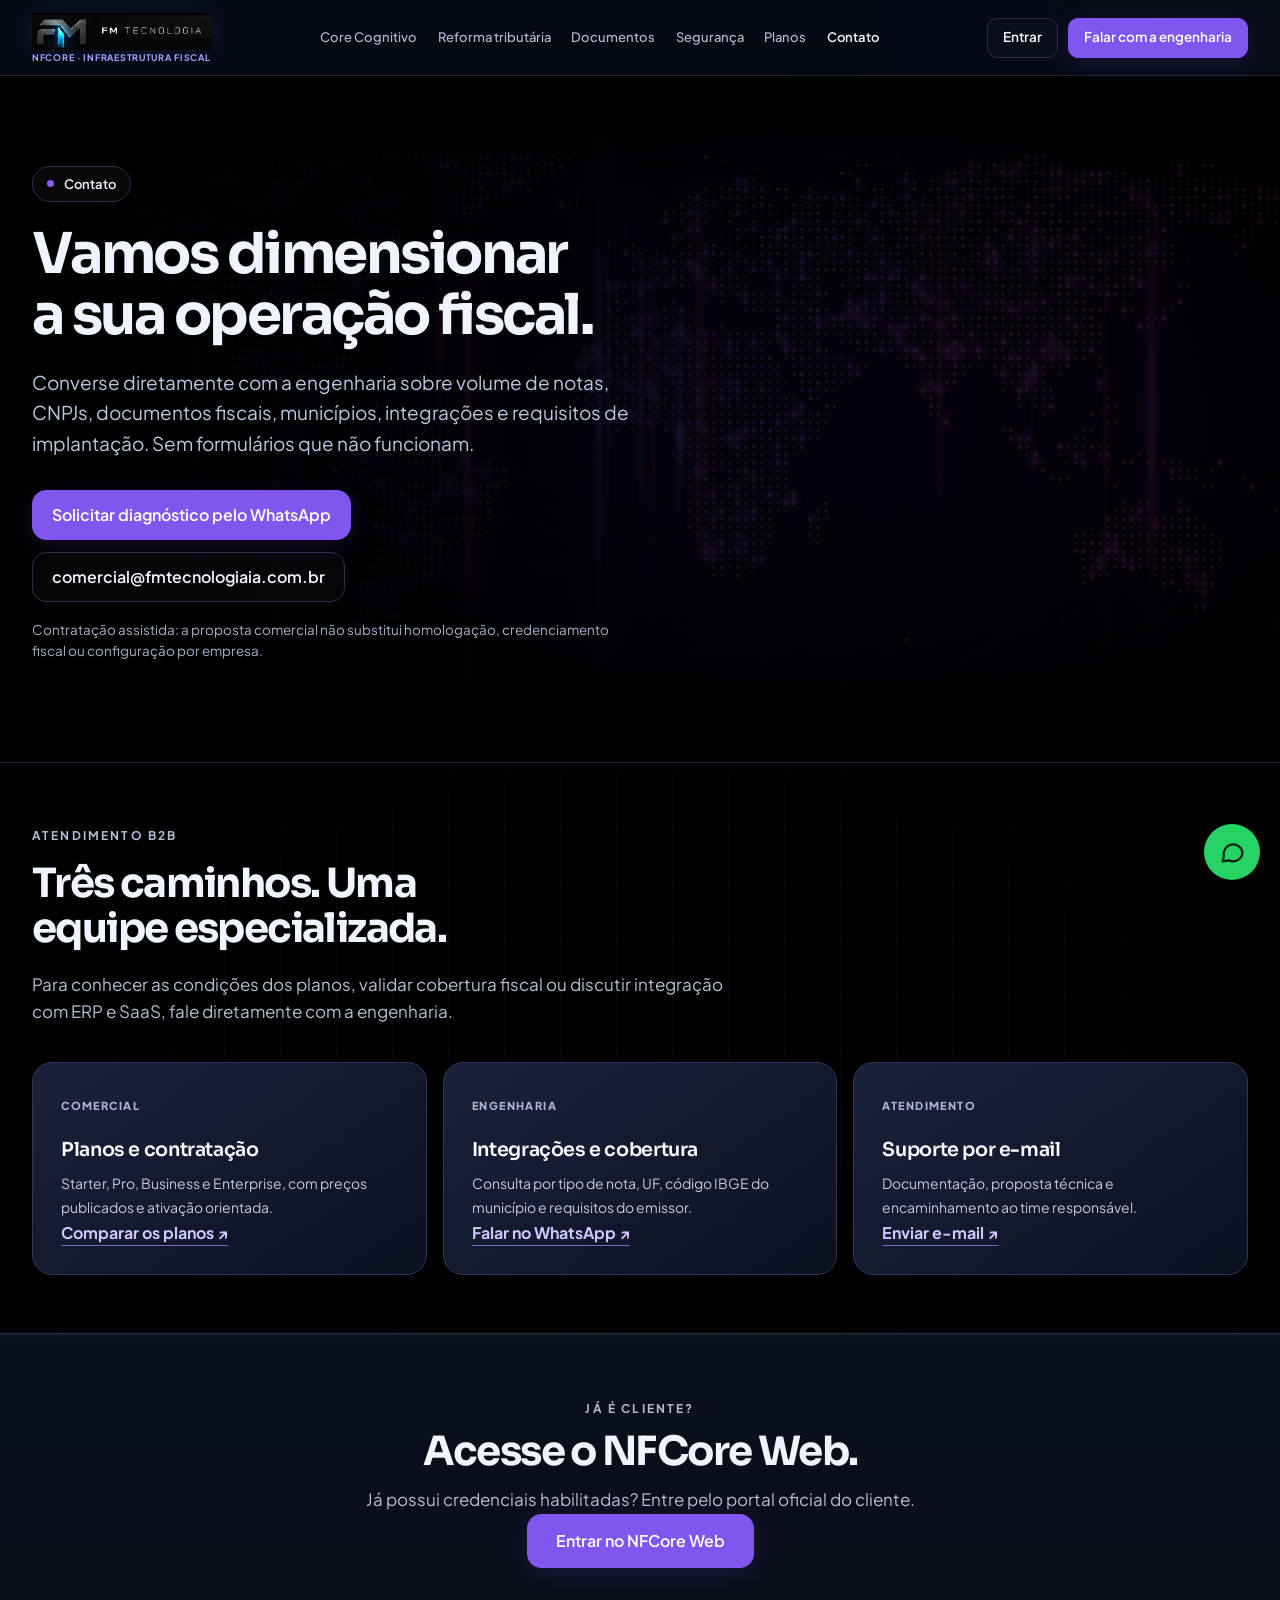
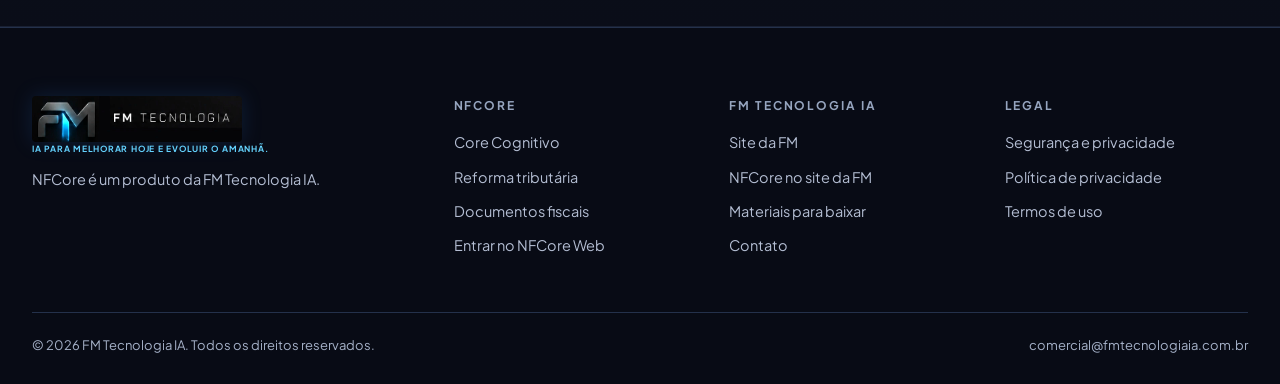
==== commit 5e52d52c: "feat(contato): jornada B2B orientada a WhatsApp, planos e portal real" ====
--- a/contato.html
+++ b/contato.html
@@ -1,20 +1,25 @@
-<!doctype html><html lang="pt-BR" data-p="nfcore"><head><meta charset="utf-8"><meta name="viewport" content="width=device-width,initial-scale=1"><title>Contato — NFCore</title><meta name="description" content="Fale com a equipe da FM Tecnologia IA sobre o NFCore e seja avisado do lançamento."><meta property="og:title" content="Contato — NFCore"><meta property="og:description" content="Fale com a equipe da FM Tecnologia IA sobre o NFCore e seja avisado do lançamento."><meta property="og:type" content="website"><meta name="twitter:card" content="summary_large_image"><link rel="icon" type="image/png" href="assets/brand/fm/favicon.png">
+<!doctype html><html lang="pt-BR" data-p="nfcore"><head><meta charset="utf-8"><meta name="viewport" content="width=device-width,initial-scale=1"><title>Contato — NFCore</title><meta name="description" content="Entre em contato com a engenharia da NFCore para planos, cobertura fiscal, integração ERP e contratação assistida."><meta property="og:title" content="Contato — NFCore"><meta property="og:description" content="Fale com a equipe da FM Tecnologia IA sobre o NFCore e seja avisado do lançamento."><meta property="og:type" content="website"><meta name="twitter:card" content="summary_large_image"><link rel="icon" type="image/png" href="assets/brand/fm/favicon.png">
 <link rel="preconnect" href="https://fonts.googleapis.com"><link rel="preconnect" href="https://fonts.gstatic.com" crossorigin><link href="https://fonts.googleapis.com/css2?family=Plus+Jakarta+Sans:wght@400;500;600;700&family=Sora:wght@500;600;700;800&display=swap" rel="stylesheet"><link rel="stylesheet" href="assets/site.css?v=7cc5dd1b"><link rel="stylesheet" href="assets/enterprise.css?v=20261105"></head><body>
 <a class="skip" href="#conteudo">Pular para o conteúdo</a><header class="nav"><div class="wrap"><a class="brand" href="index.html"><span class="wm"><img src="assets/brand/fm/logo-fm.webp" width="626" height="114" alt="FM Tecnologia IA"><small>NFCore · Infraestrutura fiscal</small></span></a>
 <nav class="menu" id="menu" aria-label="Principal"><a href="core-cognitivo.html" class="">Core Cognitivo</a><a href="reforma-tributaria.html" class="">Reforma tributária</a><a href="index.html#documentos" class="">Documentos</a><a href="index.html#seguranca" class="">Segurança</a><a href="index.html#planos">Planos</a><a href="contato.html" class="on">Contato</a></nav>
 <div class="nr"><a class="btn sm" href="https://app.nfcore.com.br/">Entrar</a><a class="btn sm k" href="https://wa.me/5511978350851?text=Ol%C3%A1!%20Conheci%20o%20NFCore%20pelo%20site%20e%20gostaria%20de%20falar%20com%20a%20engenharia%20sobre%20planos%20e%20implanta%C3%A7%C3%A3o." target="_blank" rel="noopener noreferrer">Falar com a engenharia</a><button class="burger" id="burger" aria-label="Abrir menu de navegação" aria-expanded="false" aria-controls="menu">☰</button></div>
 </div>
 </header>
-<main id="conteudo"><section class="phero"><div class="wrap"><div class="pg"><div><span class="eb"><i></i>Contato</span><h1>Fale com a equipe do NFCore.</h1>
-<p class="lead">Tire dúvidas, peça uma demonstração ou peça para ser avisado do lançamento. Respondemos pelo WhatsApp e por e-mail.</p>
-<div class="b"><a class="btn p l" href="https://wa.me/5511978350851?text=Ol%C3%A1!%20Quero%20saber%20mais%20sobre%20o%20NFCore%20e%20sua%20disponibilidade." target="_blank" rel="noopener">Falar pelo WhatsApp</a><a class="btn l" href="mailto:comercial@fmtecnologiaia.com.br">comercial@fmtecnologiaia.com.br</a></div>
-<p class="note">Disponibilidade comercial, checkout e produção fiscal são autoridades independentes e governadas por evidência.</p>
+<main id="conteudo"><section class="phero"><div class="wrap"><div class="pg"><div><span class="eb"><i></i>Contato</span><h1>Vamos dimensionar a sua operação fiscal.</h1>
+<p class="lead">Converse diretamente com a engenharia sobre volume de notas, CNPJs, documentos fiscais, municípios, integrações e requisitos de implantação. Sem formulários que não funcionam.</p>
+<div class="b"><a class="btn p l" href="https://wa.me/5511978350851?text=Ol%C3%A1!%20Sou%20da%20empresa%20e%20desejo%20avaliar%20implanta%C3%A7%C3%A3o%20do%20NFCore%2C%20incluindo%20modelo%20de%20documento%2C%20munic%C3%ADpios%20e%20plano%20comercial." target="_blank" rel="noopener">Solicitar diagnóstico pelo WhatsApp</a><a class="btn l" href="mailto:comercial@fmtecnologiaia.com.br">comercial@fmtecnologiaia.com.br</a></div>
+<p class="note">Contratação assistida: a proposta comercial não substitui homologação, credenciamento fiscal ou configuração por empresa.</p>
 </div>
 </div>
 </div>
 </section>
+<section class="sec enterprise-section sentinel-section" id="atendimento"><div class="wrap"><div class="sh"><span class="kick">Atendimento B2B</span><h2>Três caminhos. Uma equipe especializada.</h2><p class="sub">Para conhecer as condições dos planos, validar cobertura fiscal ou discutir integração com ERP e SaaS, fale diretamente com a engenharia.</p></div><div class="intel-grid">
+<article class="intel-card"><span class="intel-number">COMERCIAL</span><h3>Planos e contratação</h3><p>Starter, Pro, Business e Enterprise, com preços publicados e ativação orientada.</p><a class="text-link" href="index.html#planos">Comparar os planos ↗</a></article>
+<article class="intel-card"><span class="intel-number">ENGENHARIA</span><h3>Integrações e cobertura</h3><p>Consulta por tipo de nota, UF, código IBGE do município e requisitos do emissor.</p><a class="text-link" href="https://wa.me/5511978350851?text=Ol%C3%A1!%20Sou%20da%20empresa%20e%20desejo%20avaliar%20implanta%C3%A7%C3%A3o%20do%20NFCore%2C%20incluindo%20modelo%20de%20documento%2C%20munic%C3%ADpios%20e%20plano%20comercial." target="_blank" rel="noopener noreferrer">Falar no WhatsApp ↗</a></article>
+<article class="intel-card"><span class="intel-number">ATENDIMENTO</span><h3>Suporte por e-mail</h3><p>Documentação, proposta técnica e encaminhamento ao time responsável.</p><a class="text-link" href="mailto:comercial@fmtecnologiaia.com.br">Enviar e-mail ↗</a></article>
+</div></div></section>
 <section class="sec soft" id="acesso"><div class="wrap"><div class="sh center"><span class="kick">Já é cliente?</span><h2>Acesse o NFCore Web.</h2>
-<p class="sub">Cada empresa entra com as suas credenciais.</p>
+<p class="sub">Já possui credenciais habilitadas? Entre pelo portal oficial do cliente.</p>
 </div>
 <p class="center"><a class="btn p l" href="https://app.nfcore.com.br/">Entrar no NFCore Web</a></p>
 </div>
--- a/assets/enterprise.css
+++ b/assets/enterprise.css
@@ -0,0 +1,179 @@
+/* NFCore Enterprise — camada visual específica, sem alterar a identidade de outros produtos.
+   Superfícies responsivas, contraste e estado de navegação em quatro páginas estáticas. */
+html[data-p=nfcore]{
+  --bg:#060812;--s1:#0d1220;--s2:#11192c;--ln:#24314b;
+  --tx:#f0f4ff;--mu:#b4bed3;--dim:#96a5bf;--a:#885cf6;--a2:#c5b2ff;
+  --argb:136,92,246;--hl:#d0c1ff;--btn:#8056ef;--btnfg:#fff;--glow:.22;
+  background:var(--bg);
+}
+html[data-p=nfcore] body{
+  background:radial-gradient(ellipse 78% 850px at 100% 0%,rgba(76,58,152,.16),transparent 70%),var(--bg);
+  min-width:280px;
+}
+html[data-p=nfcore] main{min-width:0}
+html[data-p=nfcore] .wrap{width:min(1240px,calc(100% - 64px))}
+html[data-p=nfcore] .nav{height:76px;background:rgba(7,10,21,.93);border-bottom-color:rgba(123,142,186,.2)}
+html[data-p=nfcore] .nav .wrap{gap:16px}
+html[data-p=nfcore] .nav a.brand,
+html[data-p=nfcore] .foot a.brand{
+  padding:0;height:auto;border:0;background:none;border-radius:0;
+  min-width:0;max-width:100%;white-space:normal;
+}
+html[data-p=nfcore] .nav .brand .wm img{height:37px;max-width:180px;object-fit:contain;object-position:left}
+html[data-p=nfcore] .nav .brand .wm small{color:#a7a7ff;font-size:9px;letter-spacing:.08em}
+html[data-p=nfcore] .menu{gap:clamp(12px,1.6vw,25px);font-size:13px;white-space:nowrap}
+html[data-p=nfcore] .menu a{transition:color .16s}
+html[data-p=nfcore] .nav .nr{flex:none}
+html[data-p=nfcore] .nav .btn.sm{height:40px;border-radius:10px}
+html[data-p=nfcore] .nav .menu.open{top:76px}
+html[data-p=nfcore] .btn{white-space:normal;min-width:0;overflow-wrap:break-word;line-height:1.25}
+html[data-p=nfcore] .btn.p,
+html[data-p=nfcore] .btn.k{box-shadow:0 5px 22px rgba(104,73,208,.2)}
+html[data-p=nfcore] :is(h1,h2,h3,p,span,li,a){overflow-wrap:break-word}
+html[data-p=nfcore] h1{
+  font-size:clamp(36px,4.4vw,64px);
+  line-height:1.07;letter-spacing:-.045em;
+  text-wrap:balance;
+}
+html[data-p=nfcore] h2{font-size:clamp(28px,3.15vw,44px);line-height:1.12;text-wrap:balance}
+html[data-p=nfcore] h3{text-wrap:balance}
+html[data-p=nfcore] .grad{color:#c7b3ff}
+html[data-p=nfcore] .phero{padding:clamp(54px,7vw,106px) 0 clamp(58px,8vw,100px);overflow:hidden}
+html[data-p=nfcore] .phero:before{opacity:.2}
+html[data-p=nfcore] .phero .pg{
+  grid-template-columns:minmax(0,1.04fr) minmax(0,.96fr);
+  gap:clamp(28px,4.5vw,70px);align-items:center;
+}
+html[data-p=nfcore] .pg>*{min-width:0}
+html[data-p=nfcore] .phero h1{margin:22px 0 22px}
+html[data-p=nfcore] .phero .lead{max-width:660px;color:#bbc7df;font-size:clamp(16px,1.55vw,19px)}
+html[data-p=nfcore] .phero .b{gap:12px}
+html[data-p=nfcore] .phero .b .btn{height:auto;min-height:50px;padding:13px 19px}
+html[data-p=nfcore] .phero .note{color:#a5b1c8;max-width:620px;line-height:1.55}
+html[data-p=nfcore] .dg{
+  margin:0;position:relative;border-radius:22px;border:1px solid rgba(179,159,243,.25);
+  background:#0c0d1d;box-shadow:0 30px 110px -45px rgba(70,53,148,.6);
+}
+html[data-p=nfcore] .dg img{aspect-ratio:1.15;object-fit:cover}
+html[data-p=nfcore] .sec{scroll-margin-top:100px}
+html[data-p=nfcore] .soft{background:linear-gradient(180deg,#0a0f1d,#0a0d18);border-color:rgba(125,145,194,.13)}
+html[data-p=nfcore] .card{background:linear-gradient(160deg,#111829,#0c111f);border-color:rgba(134,154,198,.22)}
+html[data-p=nfcore] .card:hover{border-color:rgba(175,149,255,.45)}
+html[data-p=nfcore] .card p{color:#b9c4d6}
+html[data-p=nfcore] .pill{white-space:normal}
+html[data-p=nfcore] .foot{background:#080b15}
+html[data-p=nfcore] .foot .g{grid-template-columns:1.6fr repeat(3,minmax(0,1fr))}
+html[data-p=nfcore] .foot .wm img{max-width:210px}
+html[data-p=nfcore] .foot .fb{color:#a5b1c8}
+html[data-p=nfcore] a:focus-visible,
+html[data-p=nfcore] button:focus-visible{outline:3px solid #b4a2ff;outline-offset:3px}
+html[data-p=nfcore] .fab{box-shadow:0 15px 35px #0009}
+
+/* Valor imediatamente verificável abaixo do hero */
+.hero-proof{display:flex;flex-wrap:wrap;gap:10px;margin:0 0 18px}
+.hero-proof span{display:flex;flex-direction:column;gap:3px;background:rgba(22,28,50,.88);border:1px solid rgba(135,150,197,.24);border-radius:12px;padding:11px 13px;font-size:12px;color:#b1bed4;min-width:155px}
+.hero-proof b{color:#e8eaff;font-size:12px;letter-spacing:.03em}
+.enterprise-section{position:relative}
+.enterprise-split{display:grid;grid-template-columns:minmax(0,1fr) minmax(0,1fr);gap:clamp(30px,6vw,100px);align-items:center}
+.enterprise-split>*{min-width:0}
+.enterprise-section h2{margin:14px 0 20px;max-width:800px}
+.enterprise-section .sub{max-width:720px}
+.feature-list{display:grid;gap:14px;margin:30px 0}
+.feature-list p{display:grid;gap:4px;border-left:2px solid #8363dc;padding:4px 0 4px 18px}
+.feature-list strong{color:#fff;font-size:15px}
+.feature-list span{font-size:14px;color:#adb9d0;line-height:1.6}
+.text-link{display:inline-flex;align-items:center;gap:8px;color:#d1c5ff;font-weight:700;text-decoration:underline;text-underline-offset:6px;text-decoration-color:#7b67ce}
+.text-link:hover{color:#fff}
+.architecture-diagram{border:1px solid rgba(135,151,194,.28);border-radius:24px;background:radial-gradient(circle at 50% 18%,rgba(122,91,234,.17),transparent 70%),#0d1424;padding:clamp(20px,3vw,36px);text-align:center;box-shadow:0 25px 85px -60px rgba(133,101,248,.8)}
+.diagram-top,.diagram-core,.diagram-documents{border:1px solid #37415f;border-radius:13px;padding:16px}
+.diagram-top{background:#101b2e;display:grid;gap:6px}
+.diagram-top span,.diagram-core small,.geo-head,.intel-number{font-size:11px;letter-spacing:.13em;font-weight:800;color:#aeb3d6}
+.diagram-top b{color:#f4f5ff;font-size:16px}
+.diagram-arrow{color:#a995f4;font-size:24px;line-height:1.4}
+.diagram-core{background:linear-gradient(130deg,rgba(100,73,195,.35),rgba(32,48,86,.35));border-color:#8b71f0;display:grid;gap:12px}
+.diagram-core strong{font-size:clamp(16px,1.65vw,22px);line-height:1.3;color:#fff}
+.diagram-steps,.diagram-documents{display:flex;gap:8px;justify-content:center;flex-wrap:wrap}
+.diagram-steps span{font-size:12px;border:1px solid #696592;background:#222444;border-radius:6px;padding:7px 9px;color:#dcd9ff}
+.diagram-documents{background:#101829;padding:12px}
+.diagram-documents span{flex:1;min-width:65px;padding:12px;border:1px solid #303d63;background:#18223a;color:#e3e5ff;border-radius:10px;font-weight:800}
+.diagram-caption{font-size:12px;color:#aab6ca;line-height:1.5;margin-top:16px}
+.sentinel-section{background:linear-gradient(155deg,#0e1221 0%,#0c1020 65%,#080b16 100%);border-top:1px solid #202944;border-bottom:1px solid #202944}
+.intel-grid{display:grid;grid-template-columns:repeat(3,minmax(0,1fr));gap:16px;margin-top:36px}
+.intel-card{min-width:0;padding:clamp(20px,2.2vw,30px);border:1px solid #2c3856;border-radius:20px;background:linear-gradient(145deg,rgba(29,40,68,.85),rgba(14,20,39,.85))}
+.intel-card h3{color:#f9f9ff;font-size:clamp(18px,1.5vw,22px);margin:22px 0 10px}
+.intel-card p{color:#becbe1;font-size:14px;line-height:1.7}
+.evidence-note{color:#a6b4cb;font-size:13px;line-height:1.65;margin-top:24px;max-width:920px}
+.geo-panel{border:1px solid #364062;border-radius:22px;padding:clamp(22px,3vw,34px);background:linear-gradient(140deg,#141d33,#0d1323)}
+.geo-head{display:flex;justify-content:space-between;gap:8px;border-bottom:1px solid #34405e;padding-bottom:17px}
+.geo-states{display:grid;grid-template-columns:repeat(3,minmax(0,1fr));gap:12px;margin:22px 0}
+.geo-states div{min-width:0;padding:18px 12px;background:#182440;border:1px solid #35476b;border-radius:12px;text-align:center}
+.geo-states b{display:block;font:800 clamp(22px,2.3vw,30px)/1.2 var(--fd);color:#e6e0ff}
+.geo-states span{display:block;color:#aebdd6;font-size:11px;margin-top:8px;line-height:1.4}
+.geo-panel>p{font-size:12px;color:#b6c1d4;line-height:1.6}
+.pricing-section{background:#0b1020;border-top:1px solid #1f2a45}
+.pricing-intro{display:flex;justify-content:space-between;align-items:end;gap:35px}
+.pricing-intro .sub{max-width:390px;font-size:15px}
+.pricing-grid{display:grid;grid-template-columns:repeat(4,minmax(0,1fr));gap:14px;margin-top:40px;align-items:stretch}
+.price-card{min-width:0;display:flex;flex-direction:column;border:1px solid #33405e;border-radius:22px;padding:clamp(16px,1.65vw,24px);background:linear-gradient(155deg,#151e33,#0e1424)}
+.price-card.highlighted{border-color:#9c8ae9;background:linear-gradient(150deg,#1b2445,#121a32);box-shadow:0 20px 65px rgba(91,65,180,.21)}
+.price-heading{min-height:91px}
+.price-heading .price-type{font:700 22px/1.3 var(--fd);color:#fff}
+.price-heading p{font-size:13px;color:#abb8d1;margin-top:8px}
+.plan-flag{display:inline-block;color:#decfff;font-size:10px;border:1px solid #8e75da;border-radius:99px;padding:4px 8px;margin-left:8px;vertical-align:middle}
+.price{border-bottom:1px solid #34405a;padding-bottom:22px;margin-bottom:18px;display:flex;align-items:baseline;gap:4px;white-space:nowrap}
+.price>span{font-size:17px;font-weight:700;color:#bec7de}
+.price strong{font:800 clamp(32px,3.05vw,44px)/1.1 var(--fd);letter-spacing:-.06em;color:#fff}
+.price small{font-size:13px;color:#afb9ce}
+.price-card ul{display:grid;gap:14px;margin:0 0 28px;padding:0}
+.price-card li{position:relative;padding-left:23px;font-size:13px;line-height:1.5;color:#c6d1e3}
+.price-card li:before{content:"✓";position:absolute;left:0;color:#7ee4ba;font-weight:800}
+.price-card b{color:#f0f3ff}
+.price-card .plan-btn{margin-top:auto;width:100%;height:auto;min-height:48px;padding:12px 10px;color:#e5e9ff;border-color:#56617d;background:#202d46;font-size:13px}
+.price-card .plan-btn.primary{background:#8560f1;color:#fff;border-color:#8560f1}
+.price-card .plan-btn:hover{filter:brightness(1.15)}
+.pricing-fineprint{font-size:12px;line-height:1.7;color:#abb7ce;max-width:1000px;margin-top:24px}
+html[data-p=nfcore] #planos,html[data-p=nfcore] #cobertura{scroll-margin-top:96px}
+html[data-p=nfcore] .notice{background:#111c31;border-color:#344360;color:#d7dded}
+/* Ajustes de grade para desktop compactos, tablets e telefones */
+@media(max-width:1190px){
+ html[data-p=nfcore] .menu,html[data-p=nfcore] .nr .btn.k{display:none}
+ html[data-p=nfcore] .burger{display:grid}
+ html[data-p=nfcore] .menu.open{display:flex;position:absolute;top:76px;left:0;right:0;flex-direction:column;gap:0;background:#0b1020;padding:10px 32px 22px;border-bottom:1px solid #2c3653;box-shadow:0 18px 35px #0007}
+ html[data-p=nfcore] .menu.open a{padding:13px 7px;border-bottom:1px solid #24304b}
+ html[data-p=nfcore] .pricing-grid{grid-template-columns:repeat(2,minmax(0,1fr))}
+}
+@media(max-width:900px){
+ html[data-p=nfcore] .phero .pg,.enterprise-split{grid-template-columns:1fr;gap:32px}
+ html[data-p=nfcore] .phero{padding:60px 0}
+ html[data-p=nfcore] .phero .vis{max-width:680px}
+ html[data-p=nfcore] .dg img{aspect-ratio:16/9}
+ html[data-p=nfcore] .intel-grid{grid-template-columns:1fr}
+ html[data-p=nfcore] .pricing-intro{display:block}
+ html[data-p=nfcore] .pricing-intro .sub{margin-top:12px;max-width:700px}
+ html[data-p=nfcore] .foot .g{grid-template-columns:repeat(2,minmax(0,1fr))}
+}
+@media(max-width:600px){
+ html[data-p=nfcore] .wrap{width:calc(100% - 32px)}
+ html[data-p=nfcore] .nav{height:68px}
+ html[data-p=nfcore] .nav .brand .wm img{height:32px}
+ html[data-p=nfcore] .menu.open{top:68px;padding:10px 18px 18px}
+ html[data-p=nfcore] .phero{padding:40px 0 58px}
+ html[data-p=nfcore] h1{font-size:clamp(31px,9.1vw,44px);letter-spacing:-.035em}
+ html[data-p=nfcore] .phero h1{font-size:clamp(31px,9.1vw,44px)}
+ html[data-p=nfcore] h2{font-size:clamp(27px,7.4vw,38px)}
+ html[data-p=nfcore] .btn{max-width:100%}
+ html[data-p=nfcore] .phero .b{display:grid;grid-template-columns:1fr}
+ html[data-p=nfcore] .phero .b .btn{width:100%}
+ html[data-p=nfcore] .hero-proof{display:grid;grid-template-columns:1fr 1fr}
+ html[data-p=nfcore] .hero-proof span:last-child{grid-column:1/-1}
+ html[data-p=nfcore] .hero-proof span{min-width:0}
+ html[data-p=nfcore] .geo-states{grid-template-columns:repeat(2,minmax(0,1fr))}
+ html[data-p=nfcore] .pricing-grid{grid-template-columns:1fr}
+ html[data-p=nfcore] .price-heading{min-height:initial;margin-bottom:18px}
+ html[data-p=nfcore] .price strong{font-size:44px}
+ html[data-p=nfcore] .price-card{padding:24px}
+ html[data-p=nfcore] .foot .g{grid-template-columns:1fr}
+}
+@media(prefers-reduced-motion:reduce){
+ html[data-p=nfcore] *{scroll-behavior:auto}
+}
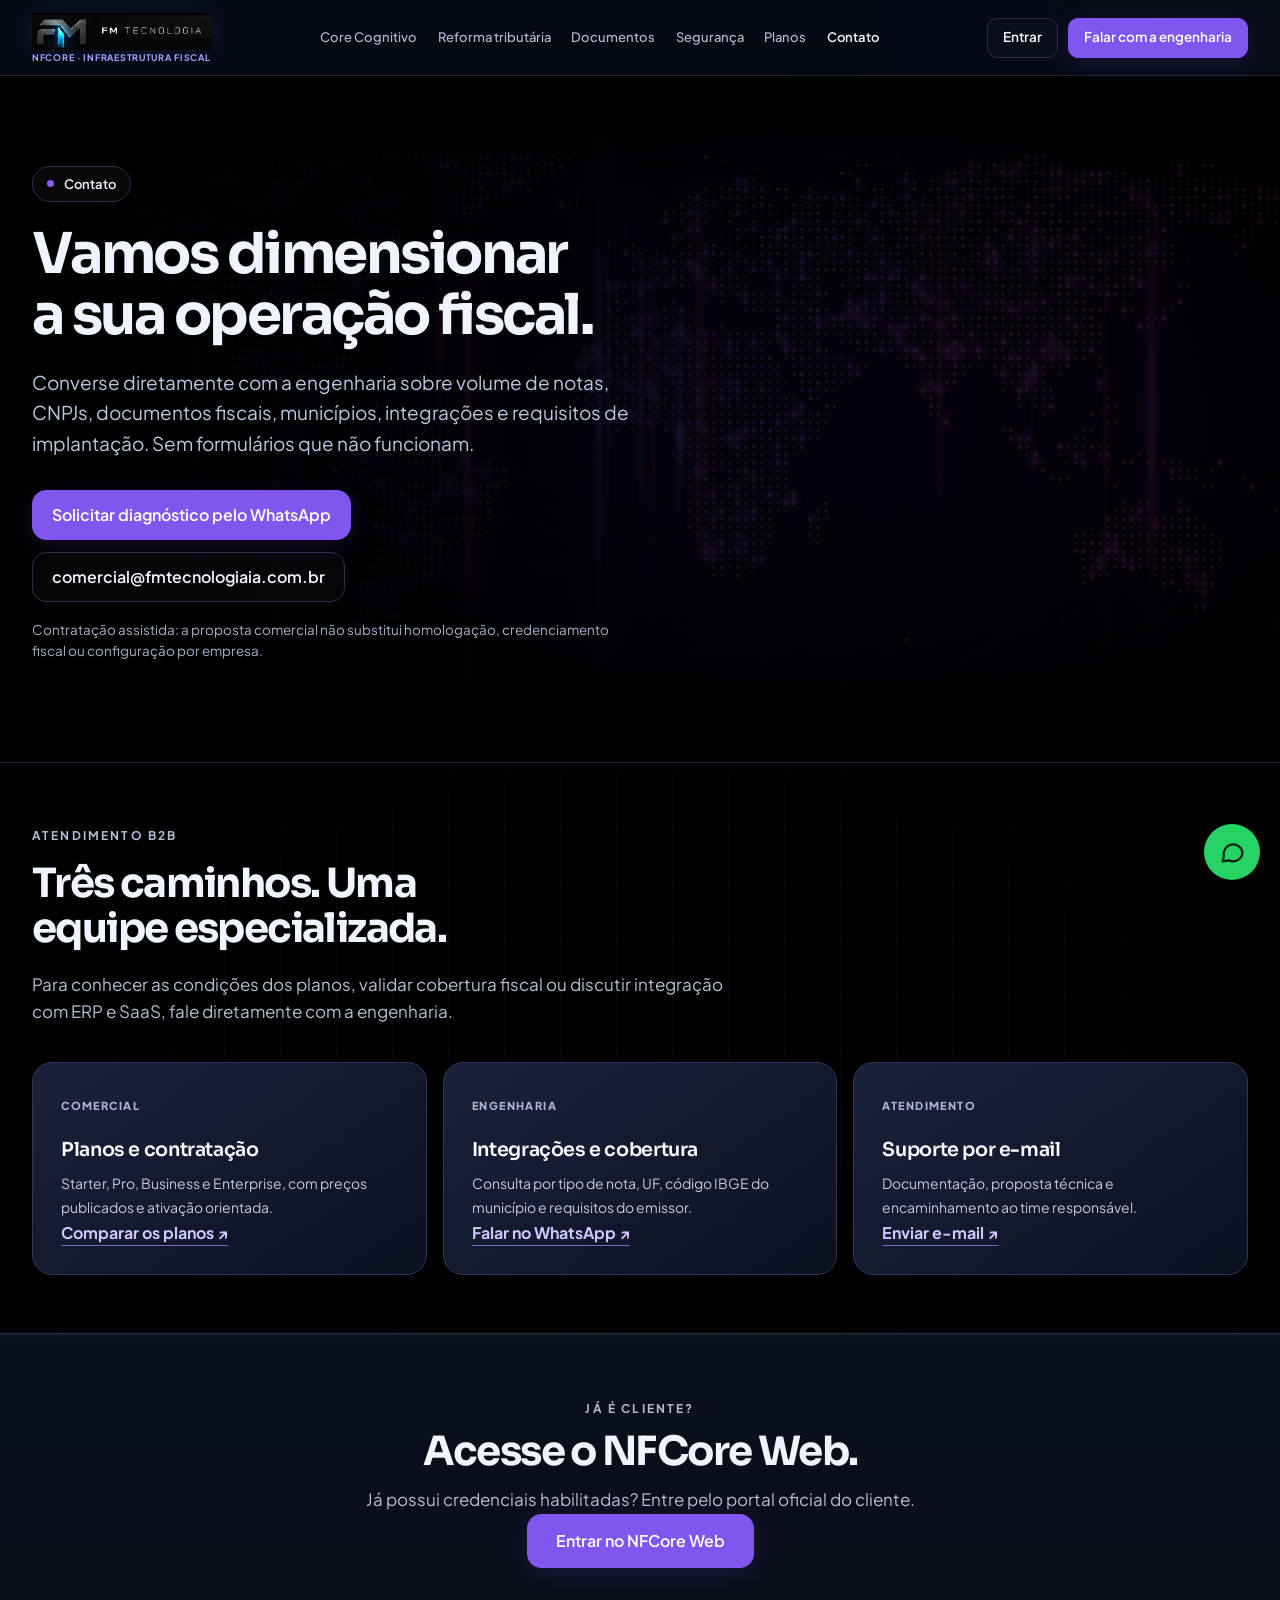
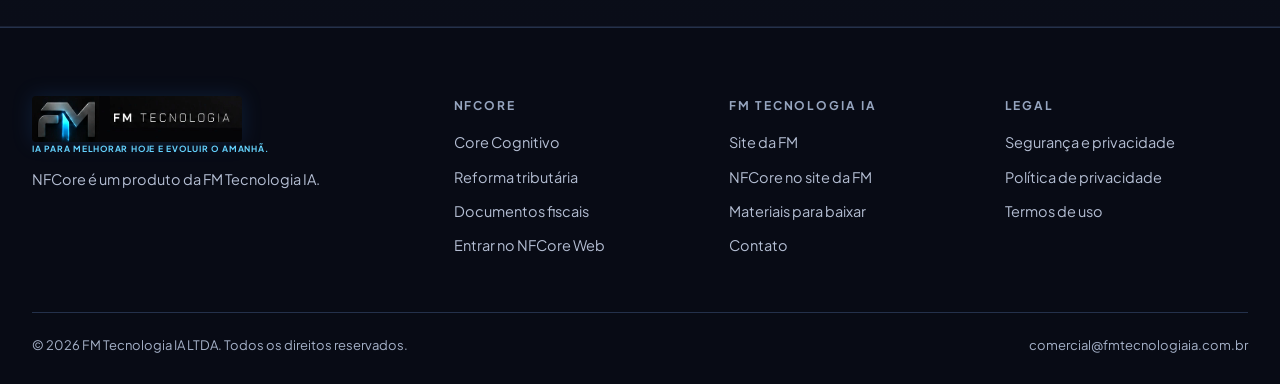
==== commit 00f140b8: "docs(brand): ajustar razao social no rodape" ====
--- a/contato.html
+++ b/contato.html
@@ -49,7 +49,7 @@
 </ul>
 </div>
 </div>
-<div class="fb"><span>© 2026 FM Tecnologia IA. Todos os direitos reservados.</span><span>comercial@fmtecnologiaia.com.br</span></div>
+<div class="fb"><span>© 2026 FM Tecnologia IA LTDA. Todos os direitos reservados.</span><span>comercial@fmtecnologiaia.com.br</span></div>
 </div>
 </footer>
 <a class="fab" href="https://wa.me/5511978350851?text=Ol%C3%A1!%20Vim%20pelo%20site%20do%20NFCore%20e%20quero%20tirar%20uma%20d%C3%BAvida." target="_blank" rel="noopener" aria-label="Falar com a FM pelo WhatsApp"><svg class="i" viewBox="0 0 24 24" aria-hidden="true"><path d="M21 12a8 8 0 0 1-11.6 7.1L4 20l1-4.6A8 8 0 1 1 21 12Z"/></svg></a><script src="assets/site.js" defer></script></body></html>
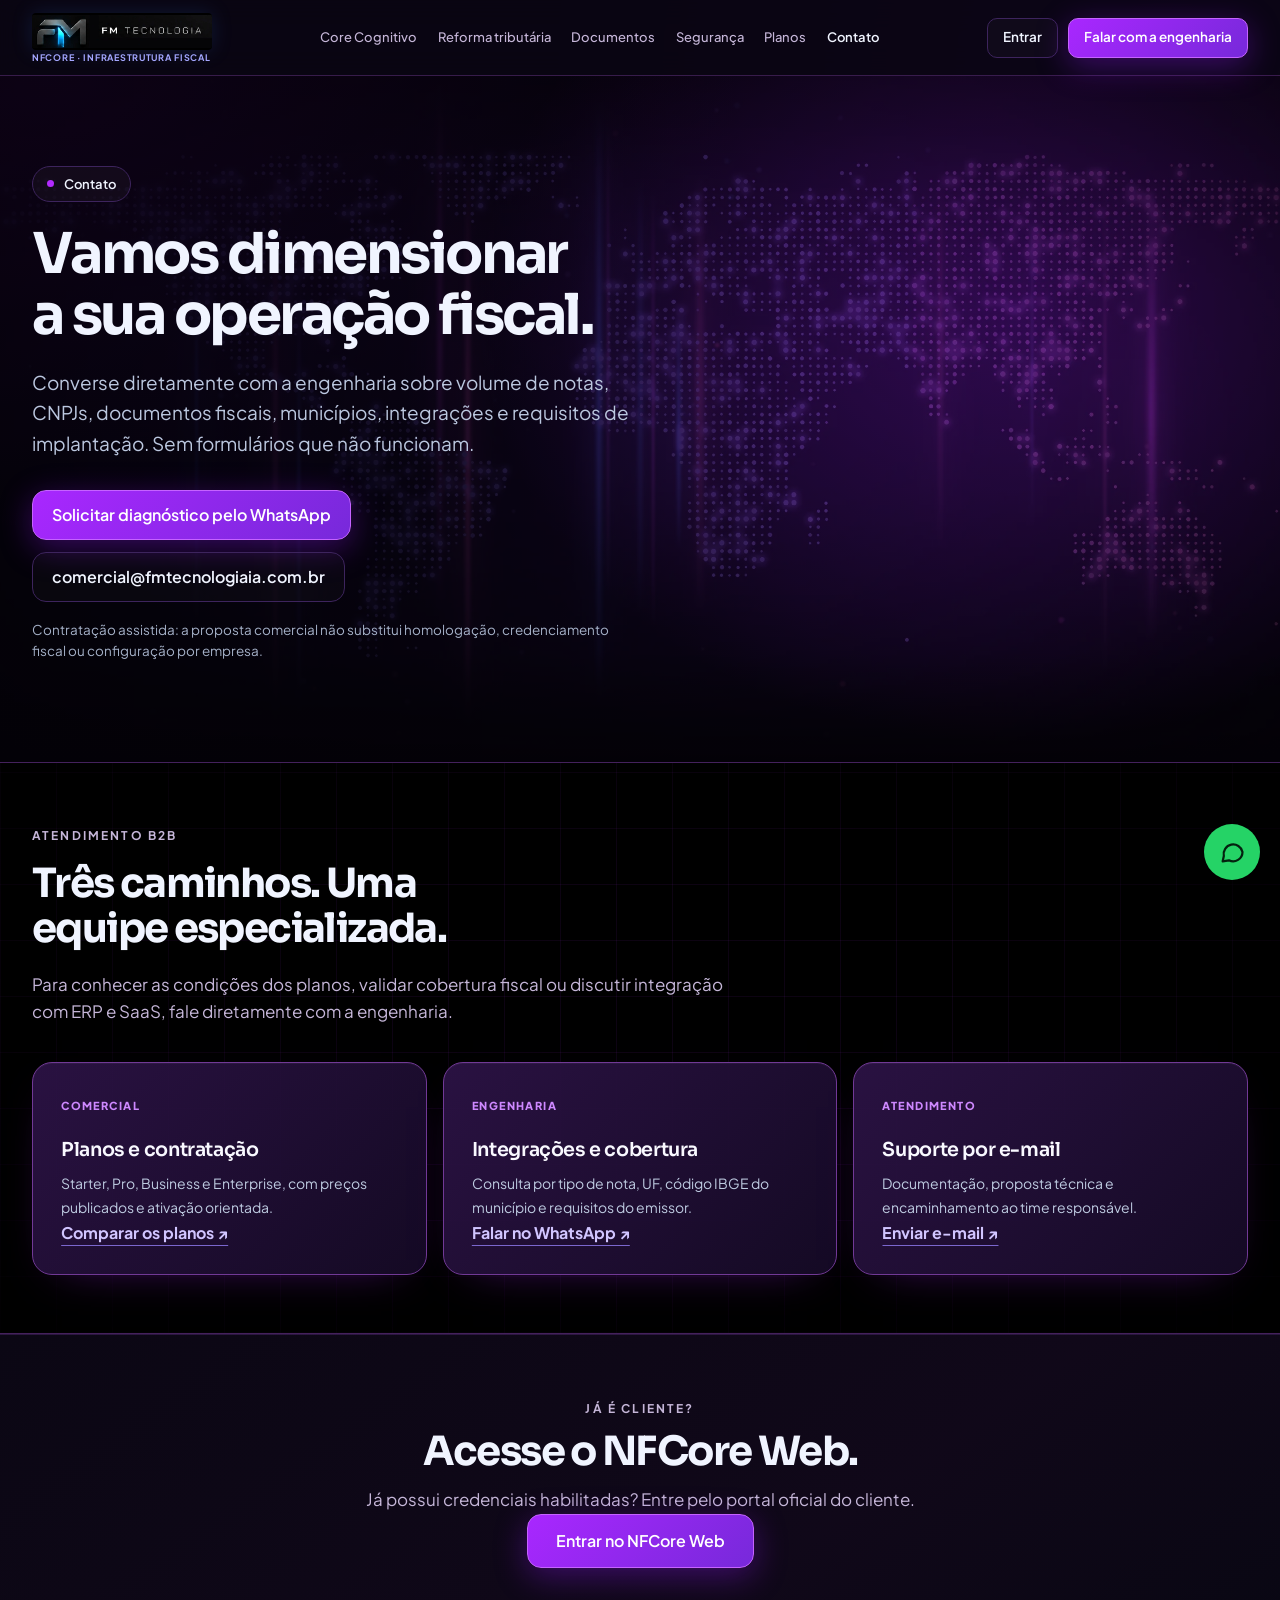
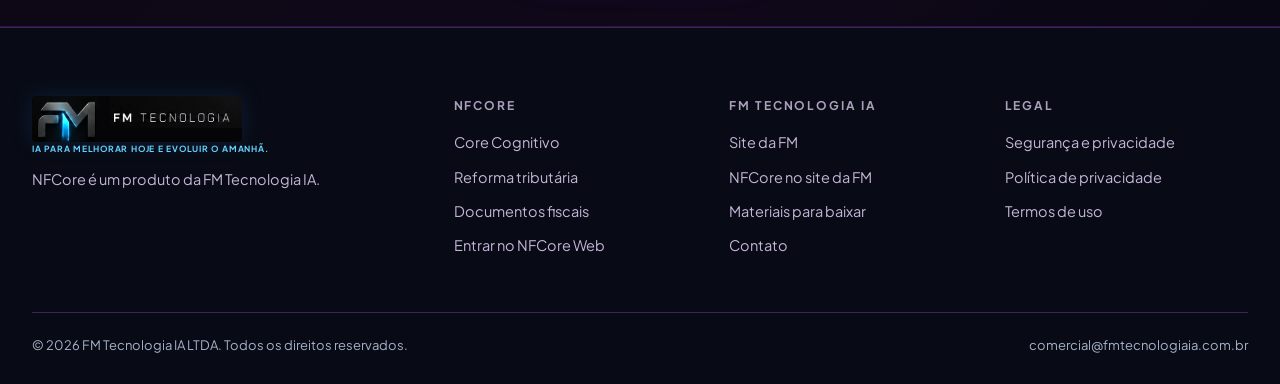
==== commit 75eb57b4: "fix(cache): versionar CSS e JS apos ajustes neon" ====
--- a/contato.html
+++ b/contato.html
@@ -1,5 +1,5 @@
 <!doctype html><html lang="pt-BR" data-p="nfcore"><head><meta charset="utf-8"><meta name="viewport" content="width=device-width,initial-scale=1"><title>Contato — NFCore</title><meta name="description" content="Entre em contato com a engenharia da NFCore para planos, cobertura fiscal, integração ERP e contratação assistida."><meta property="og:title" content="Contato — NFCore"><meta property="og:description" content="Fale com a equipe da FM Tecnologia IA sobre o NFCore e seja avisado do lançamento."><meta property="og:type" content="website"><meta name="twitter:card" content="summary_large_image"><link rel="icon" type="image/png" href="assets/brand/fm/favicon.png">
-<link rel="preconnect" href="https://fonts.googleapis.com"><link rel="preconnect" href="https://fonts.gstatic.com" crossorigin><link href="https://fonts.googleapis.com/css2?family=Plus+Jakarta+Sans:wght@400;500;600;700&family=Sora:wght@500;600;700;800&display=swap" rel="stylesheet"><link rel="stylesheet" href="assets/site.css?v=7cc5dd1b"><link rel="stylesheet" href="assets/enterprise.css?v=20261105"></head><body>
+<link rel="preconnect" href="https://fonts.googleapis.com"><link rel="preconnect" href="https://fonts.gstatic.com" crossorigin><link href="https://fonts.googleapis.com/css2?family=Plus+Jakarta+Sans:wght@400;500;600;700&family=Sora:wght@500;600;700;800&display=swap" rel="stylesheet"><link rel="stylesheet" href="assets/site.css?v=7cc5dd1b"><link rel="stylesheet" href="assets/enterprise.css?v=20261106"></head><body>
 <a class="skip" href="#conteudo">Pular para o conteúdo</a><header class="nav"><div class="wrap"><a class="brand" href="index.html"><span class="wm"><img src="assets/brand/fm/logo-fm.webp" width="626" height="114" alt="FM Tecnologia IA"><small>NFCore · Infraestrutura fiscal</small></span></a>
 <nav class="menu" id="menu" aria-label="Principal"><a href="core-cognitivo.html" class="">Core Cognitivo</a><a href="reforma-tributaria.html" class="">Reforma tributária</a><a href="index.html#documentos" class="">Documentos</a><a href="index.html#seguranca" class="">Segurança</a><a href="index.html#planos">Planos</a><a href="contato.html" class="on">Contato</a></nav>
 <div class="nr"><a class="btn sm" href="https://app.nfcore.com.br/">Entrar</a><a class="btn sm k" href="https://wa.me/5511978350851?text=Ol%C3%A1!%20Conheci%20o%20NFCore%20pelo%20site%20e%20gostaria%20de%20falar%20com%20a%20engenharia%20sobre%20planos%20e%20implanta%C3%A7%C3%A3o." target="_blank" rel="noopener noreferrer">Falar com a engenharia</a><button class="burger" id="burger" aria-label="Abrir menu de navegação" aria-expanded="false" aria-controls="menu">☰</button></div>
@@ -52,4 +52,4 @@
 <div class="fb"><span>© 2026 FM Tecnologia IA LTDA. Todos os direitos reservados.</span><span>comercial@fmtecnologiaia.com.br</span></div>
 </div>
 </footer>
-<a class="fab" href="https://wa.me/5511978350851?text=Ol%C3%A1!%20Vim%20pelo%20site%20do%20NFCore%20e%20quero%20tirar%20uma%20d%C3%BAvida." target="_blank" rel="noopener" aria-label="Falar com a FM pelo WhatsApp"><svg class="i" viewBox="0 0 24 24" aria-hidden="true"><path d="M21 12a8 8 0 0 1-11.6 7.1L4 20l1-4.6A8 8 0 1 1 21 12Z"/></svg></a><script src="assets/site.js" defer></script></body></html>+<a class="fab" href="https://wa.me/5511978350851?text=Ol%C3%A1!%20Vim%20pelo%20site%20do%20NFCore%20e%20quero%20tirar%20uma%20d%C3%BAvida." target="_blank" rel="noopener" aria-label="Falar com a FM pelo WhatsApp"><svg class="i" viewBox="0 0 24 24" aria-hidden="true"><path d="M21 12a8 8 0 0 1-11.6 7.1L4 20l1-4.6A8 8 0 1 1 21 12Z"/></svg></a><script src="assets/site.js?v=20261106" defer></script></body></html>
--- a/assets/enterprise.css
+++ b/assets/enterprise.css
@@ -177,3 +177,219 @@
 @media(prefers-reduced-motion:reduce){
  html[data-p=nfcore] *{scroll-behavior:auto}
 }
+
+/* NFCore visual refinement — intense violet identity, micro-interactions and municipality disclosure.
+   Scope limited to NFCore pages; accessible focus & reduced-motion fallback. */
+html[data-p=nfcore]{
+ --a:#b32bff;--a2:#dc96ff;--argb:179,43,255;--hl:#e1b0ff;
+ --btn:#a02af5;--ln:#3d245d;--s1:#100c1d;--s2:#1b102d;
+ --mu:#c5b6d8;--dim:#aaa0bc;--glow:.35;
+}
+html[data-p=nfcore] body{
+ background:
+ radial-gradient(ellipse 64% 900px at 91% 4%,rgba(125,16,202,.32),transparent 74%),
+ radial-gradient(ellipse 55% 820px at 4% 35%,rgba(101,8,156,.18),transparent 77%),
+ #07050e;
+}
+html[data-p=nfcore] .nav{background:rgba(10,6,19,.93);border-bottom-color:rgba(199,102,255,.24)}
+html[data-p=nfcore] .phero{
+ background:
+ radial-gradient(ellipse 58% 88% at 79% 34%,rgba(163,28,252,.37),transparent 72%),
+ radial-gradient(ellipse 65% 80% at 4% 0%,rgba(76,8,115,.21),transparent 83%),
+ #06030c;
+}
+html[data-p=nfcore] .phero:before{opacity:.38}
+html[data-p=nfcore] .grad{color:#d69bff;text-shadow:0 0 33px rgba(177,52,255,.22)}
+html[data-p=nfcore] .btn.p,html[data-p=nfcore] .btn.k{
+ background:linear-gradient(135deg,#a927ff,#7729da);border-color:#c563ff;
+ box-shadow:0 8px 32px rgba(141,21,245,.36);
+}
+html[data-p=nfcore] .btn.p:hover,html[data-p=nfcore] .btn.k:hover{
+ box-shadow:0 0 0 1px #cd7aff,0 0 34px rgba(181,33,255,.55);
+}
+html[data-p=nfcore] .soft{
+ background:linear-gradient(145deg,#0b0714,#100819 65%,#090713);
+ border-color:rgba(176,85,242,.19);
+}
+html[data-p=nfcore] .sentinel-section{
+ background:
+ radial-gradient(ellipse 70% 75% at 92% 12%,rgba(110,13,180,.24),transparent 75%),
+ linear-gradient(145deg,#140b22,#0c0817 70%);
+ border-color:#44215c;
+}
+html[data-p=nfcore] .card{border-color:rgba(177,104,235,.25);background:linear-gradient(155deg,#191026,#0f0b1a)}
+html[data-p=nfcore] .card:hover{border-color:#b45cff;box-shadow:0 0 0 1px rgba(172,65,255,.24),0 0 40px -17px rgba(165,45,246,.54)}
+html[data-p=nfcore] .enterprise-section{scroll-margin-top:104px}
+/* Exactly 30% reduced chip figure, without changing the original image asset. */
+html[data-p=nfcore] .phero .chip-visual{
+ width:70%;max-width:70%;margin-inline:auto;
+ box-shadow:0 0 95px rgba(154,23,240,.25),0 22px 75px -26px rgba(166,38,255,.55);
+}
+html[data-p=nfcore] .phero .chip-visual img{aspect-ratio:1.15;object-fit:cover}
+html[data-p=nfcore] .phero .vis{display:grid;place-items:center;min-width:0}
+html[data-p=nfcore] .phero .vis:has(.chip-visual):before{
+ content:"";position:absolute;width:90%;aspect-ratio:1;border-radius:50%;
+ background:radial-gradient(circle,rgba(164,45,255,.23),transparent 68%);
+ filter:blur(20px);pointer-events:none;
+}
+/* Three clear commercial pillars. */
+.key-strengths{background:linear-gradient(180deg,#0d0616,#10071a 70%,#090610);border-top:1px solid rgba(178,51,244,.32);border-bottom:1px solid rgba(178,51,244,.18)}
+.strength-heading{text-align:center;max-width:820px;margin:auto}
+.strength-heading h2{margin:13px auto 0}
+.strength-grid{display:grid;grid-template-columns:repeat(3,minmax(0,1fr));gap:17px;margin-top:33px}
+.neon-card{transition:border-color .2s,box-shadow .2s,background .2s,transform .2s}
+.strength-card{
+ position:relative;display:flex;flex-direction:column;min-width:0;min-height:254px;
+ padding:clamp(22px,2.4vw,32px);background:linear-gradient(145deg,rgba(53,22,79,.86),rgba(18,9,33,.97));
+ border:1px solid rgba(178,92,251,.45);border-radius:21px;
+ box-shadow:inset 0 1px 0 rgba(255,255,255,.04),0 15px 45px -30px rgba(162,56,254,.55);
+}
+.strength-card:hover,.strength-card:focus-visible{
+ border-color:#d078ff;transform:translateY(-4px);
+ box-shadow:inset 0 1px 0 rgba(239,204,255,.13),0 0 0 1px rgba(187,65,255,.35),0 12px 50px rgba(163,36,255,.29);
+}
+.strength-ordinal{font-size:11px;letter-spacing:.13em;font-weight:800;color:#d29aff}
+.strength-symbol{position:absolute;right:26px;top:17px;font-size:32px;color:#c47aff;text-shadow:0 0 24px rgba(194,87,255,.55)}
+.strength-card h3{font-size:clamp(18px,1.8vw,24px);color:#fff;margin:35px 0 11px}
+.strength-card p{color:#d2c3e7;font-size:14px;line-height:1.65;flex:1}
+.strength-go{color:#e4baff;font-size:13px;font-weight:700;margin-top:21px}
+.strength-disclaimer{color:#ada1c3;font-size:12px;line-height:1.6;margin-top:18px}
+/* Flow as accessible horizontal tablist + single visible detailed panel. */
+html[data-p=nfcore] .flow-interactive{
+ display:grid;grid-auto-flow:column;grid-auto-columns:minmax(0,1fr);
+ margin-top:36px;overflow:visible;border:1px solid #61317e;border-radius:18px;
+ background:#100a1a;
+}
+html[data-p=nfcore] .flow-interactive .flow-tab{
+ position:relative;min-width:0;display:flex;flex-direction:column;align-items:flex-start;
+ text-align:left;justify-content:flex-start;padding:25px 18px 21px;gap:4px;
+ border:0;border-left:1px solid #43245d;border-radius:0;
+ color:#f0e9fa;background:transparent;cursor:pointer;font-family:var(--fb);
+}
+html[data-p=nfcore] .flow-interactive .flow-tab:first-child{border-left:0;border-radius:17px 0 0 17px}
+html[data-p=nfcore] .flow-interactive .flow-tab:last-child{border-radius:0 17px 17px 0}
+html[data-p=nfcore] .flow-tab b{font-size:13px;color:#b655fc;letter-spacing:.14em;margin-bottom:9px}
+html[data-p=nfcore] .flow-tab>span:not(.flow-tab-hint){font-size:clamp(13px,1.25vw,16px);font-weight:700;line-height:1.35;min-height:42px}
+html[data-p=nfcore] .flow-tab .flow-tab-hint{color:#aa8fc6;font-size:11px;font-weight:600;margin-top:9px}
+html[data-p=nfcore] .flow-tab:hover,html[data-p=nfcore] .flow-tab:focus-visible{
+ background:rgba(122,22,190,.22);z-index:2;
+ box-shadow:inset 0 0 0 1px #b74eff,0 0 39px rgba(150,19,239,.42);
+}
+html[data-p=nfcore] .flow-tab.active,html[data-p=nfcore] .flow-tab[aria-selected=true]{
+ background:linear-gradient(155deg,rgba(124,31,195,.34),rgba(85,19,144,.15));
+ box-shadow:inset 0 0 0 1px #aa48ef,0 0 32px rgba(144,26,237,.24);
+}
+html[data-p=nfcore] .flow-tab[aria-selected=true] .flow-tab-hint{color:#d7abff}
+.flow-detail{margin-top:17px}
+.flow-panel{border:1px solid #7136a0;background:linear-gradient(130deg,#1b102b,#110b21);
+ border-radius:18px;padding:clamp(22px,3vw,37px);box-shadow:0 10px 50px -38px rgba(151,37,237,.7)}
+.flow-panel[hidden]{display:none!important}
+.flow-panel-kicker{display:block;color:#d3a2fd;font-size:11px;letter-spacing:.16em;font-weight:800}
+.flow-panel h3{margin-top:10px;font-size:clamp(21px,2.1vw,29px);color:#fff}
+.flow-panel p{max-width:1050px;color:#c8badc;line-height:1.73;font-size:15px;margin-top:13px}
+.flow-panel-check{border-left:3px solid #ae45ff;padding:10px 0 10px 17px;color:#ead6ff;
+ font-size:13px;font-weight:700;margin-top:18px;background:linear-gradient(90deg,rgba(113,29,169,.18),transparent)}
+/* Neon on intelligence cards (third screenshot) and pricing. */
+html[data-p=nfcore] .intel-card{
+ border:1px solid #713996;background:linear-gradient(135deg,rgba(45,19,71,.92),rgba(21,10,37,.97));
+ box-shadow:inset 0 1px 0 rgba(244,218,255,.045),0 15px 45px -30px rgba(165,34,249,.55);
+ transition:border-color .2s,box-shadow .2s,transform .2s,background .2s;
+}
+html[data-p=nfcore] .intel-card:hover,html[data-p=nfcore] .intel-card:focus-within{
+ border-color:#cf69ff;transform:translateY(-3px);
+ background:linear-gradient(135deg,rgba(66,24,102,.98),rgba(28,12,48,.96));
+ box-shadow:inset 0 0 0 1px rgba(204,115,255,.22),0 0 45px rgba(155,36,248,.39);
+}
+html[data-p=nfcore] .intel-number{color:#ce88ff}
+html[data-p=nfcore] .price-card.highlighted{border-color:#bc54ff;box-shadow:0 20px 60px rgba(110,29,190,.24)}
+/* Clearly differentiated municipality inventory. */
+.geo-section{background:radial-gradient(ellipse 80% 95% at 90% 0%,rgba(105,16,163,.18),transparent 70%),#0b0714}
+.coverage-top{display:grid;grid-template-columns:minmax(0,1.7fr) minmax(240px,.6fr);align-items:center;gap:34px}
+.coverage-top>div{min-width:0}
+.coverage-top h2{margin:13px 0 16px}
+.coverage-stat{min-width:0;padding:26px;border:1px solid #7a349c;border-radius:22px;
+ background:linear-gradient(135deg,rgba(77,20,112,.72),rgba(24,11,40,.96));
+ box-shadow:0 0 44px -30px rgba(178,43,255,.8)}
+.coverage-stat strong{font:800 clamp(54px,6vw,80px)/1 var(--fd);letter-spacing:-.07em;color:#e6baff}
+.coverage-stat span{display:block;font-size:15px;font-weight:800;color:#f2e5ff;line-height:1.5;margin-top:8px}
+.coverage-stat small{display:block;color:#b8a3cf;line-height:1.6;margin-top:11px}
+.coverage-caveat{padding:15px 19px;border:1px solid #57356e;border-radius:12px;
+ color:#d5c2e6;font-size:13px;line-height:1.65;margin:28px 0}
+.coverage-caveat strong{color:#f2e6ff}
+.coverage-regions{display:grid;gap:12px;margin:24px 0}
+.region-card{border:1px solid #4d2a69;border-radius:17px;background:#100a1a;overflow:hidden;
+ transition:border-color .2s,box-shadow .2s}
+.region-card:hover,.region-card:focus-within{border-color:#a747e8;box-shadow:0 0 34px rgba(147,34,224,.21)}
+.region-card[open]{border-color:#9b48d1;box-shadow:0 0 45px -28px rgba(190,67,255,.55)}
+.region-card>summary{display:flex;align-items:center;gap:17px;cursor:pointer;list-style:none;padding:19px 23px}
+.region-card>summary::-webkit-details-marker{display:none}
+.region-card>summary:hover{background:rgba(113,27,165,.19)}
+.region-card>summary:focus-visible{outline:3px solid #cc85ff;outline-offset:-3px}
+.region-uf{display:grid;place-items:center;flex:none;width:58px;height:56px;border-radius:12px;
+ background:linear-gradient(135deg,#60208d,#351050);border:1px solid #a348e4;
+ font:800 20px var(--fd);color:#e5b8ff}
+.region-summary{display:grid;gap:5px;min-width:0;flex:1}
+.region-summary strong{color:#fff;font-size:18px;line-height:1.35}
+.region-summary small{color:#bda6d0;font-size:13px;line-height:1.5}
+.region-count{color:#dda4fc;font-size:12px;font-weight:800;white-space:nowrap}
+.region-chevron{font-size:25px;color:#d4a0f6;transition:transform .2s}
+.region-card[open] .region-chevron{transform:rotate(180deg)}
+.region-body{border-top:1px solid #492764;padding:23px 26px 28px;background:linear-gradient(135deg,rgba(30,14,47,.95),rgba(16,9,29,.99))}
+.region-body>p{font-size:14px;line-height:1.7;color:#cbb7dc}
+.region-metadata{display:flex;gap:10px;flex-wrap:wrap;margin-bottom:16px}
+.region-metadata span{font-size:10px;letter-spacing:.055em;font-weight:800;color:#d7b2f0;
+ padding:7px 11px;border:1px solid #744692;border-radius:99px;background:rgba(107,32,149,.2)}
+.city-grid{list-style:none;display:grid;grid-template-columns:repeat(3,minmax(0,1fr));
+ padding:0;margin:23px 0 18px;gap:9px;counter-reset:none}
+.city-grid li{display:flex;min-width:0;align-items:center;gap:8px;padding:11px 12px;
+ border:1px solid #4d2b66;border-radius:10px;background:#1a1029;color:#eadbf6;font-size:13px}
+.city-grid li:hover{border-color:#bb6bf5;background:#271438;box-shadow:0 0 18px -9px rgba(176,52,242,.48)}
+.city-index{font-size:10px;color:#c287e8;font-weight:800;flex:none}
+.city-name{min-width:0;flex:1;font-weight:600}
+.city-grid code,.capital-row code{color:#c6a4df;font:600 11px/1.5 var(--fb);white-space:nowrap}
+.region-footnote{font-size:12px!important;color:#ad9bbf!important;margin-top:14px}
+.capital-row{display:grid;grid-template-columns:minmax(0,.6fr) minmax(0,1.4fr);gap:28px;align-items:start}
+.city-label{font-size:10px;letter-spacing:.12em;font-weight:800;color:#cca0ef}
+.capital-row h3{font-size:clamp(21px,2vw,26px);margin:8px 0}
+.capital-paths{display:grid;gap:15px}
+.capital-paths p{color:#d4c6df;line-height:1.65;font-size:14px}
+.capital-paths b{color:#f1ddff}
+.coverage-source{color:#a99bbd;line-height:1.7;font-size:12px;margin-bottom:24px;overflow-wrap:anywhere}
+.coverage-source code{font-size:11px;color:#c5addb}
+@media(max-width:1190px){
+ .city-grid{grid-template-columns:repeat(2,minmax(0,1fr))}
+}
+@media(max-width:900px){
+ .strength-grid{grid-template-columns:1fr;gap:13px}
+ .strength-card{min-height:auto}
+ html[data-p=nfcore] .flow-interactive{grid-auto-flow:row;grid-template-columns:repeat(2,minmax(0,1fr));border:0;gap:9px;background:transparent}
+ html[data-p=nfcore] .flow-interactive .flow-tab,
+ html[data-p=nfcore] .flow-interactive .flow-tab:first-child,
+ html[data-p=nfcore] .flow-interactive .flow-tab:last-child{border:1px solid #573075;border-radius:13px;padding:16px}
+ html[data-p=nfcore] .flow-interactive .flow-tab>span:not(.flow-tab-hint){min-height:0}
+ .coverage-top{grid-template-columns:1fr}
+ .coverage-stat{max-width:440px}
+ .city-grid{grid-template-columns:repeat(2,minmax(0,1fr))}
+}
+@media(max-width:600px){
+ html[data-p=nfcore] .phero .chip-visual{width:70%;max-width:70%;margin-inline:auto}
+ html[data-p=nfcore] .phero .chip-visual img{aspect-ratio:1.05}
+ html[data-p=nfcore] .flow-interactive{grid-template-columns:1fr;gap:8px}
+ html[data-p=nfcore] .flow-interactive .flow-tab{gap:4px}
+ html[data-p=nfcore] .flow-tab .flow-tab-hint{margin-top:3px}
+ .region-card>summary{gap:10px;padding:13px}
+ .region-uf{width:43px;height:47px;font-size:16px}
+ .region-summary strong{font-size:15px}
+ .region-summary small{font-size:11px}
+ .region-count{font-size:10px}
+ .region-chevron{font-size:20px}
+ .region-body{padding:18px 13px 22px}
+ .region-metadata span{font-size:9px}
+ .city-grid{grid-template-columns:1fr}
+ .capital-row{grid-template-columns:1fr;gap:16px}
+ .strength-card h3{margin-top:24px}
+}
+@media(prefers-reduced-motion:reduce){
+ .neon-card,.region-card,.region-chevron,html[data-p=nfcore] .intel-card{transition:none!important}
+ .neon-card:hover,html[data-p=nfcore] .intel-card:hover{transform:none!important}
+}
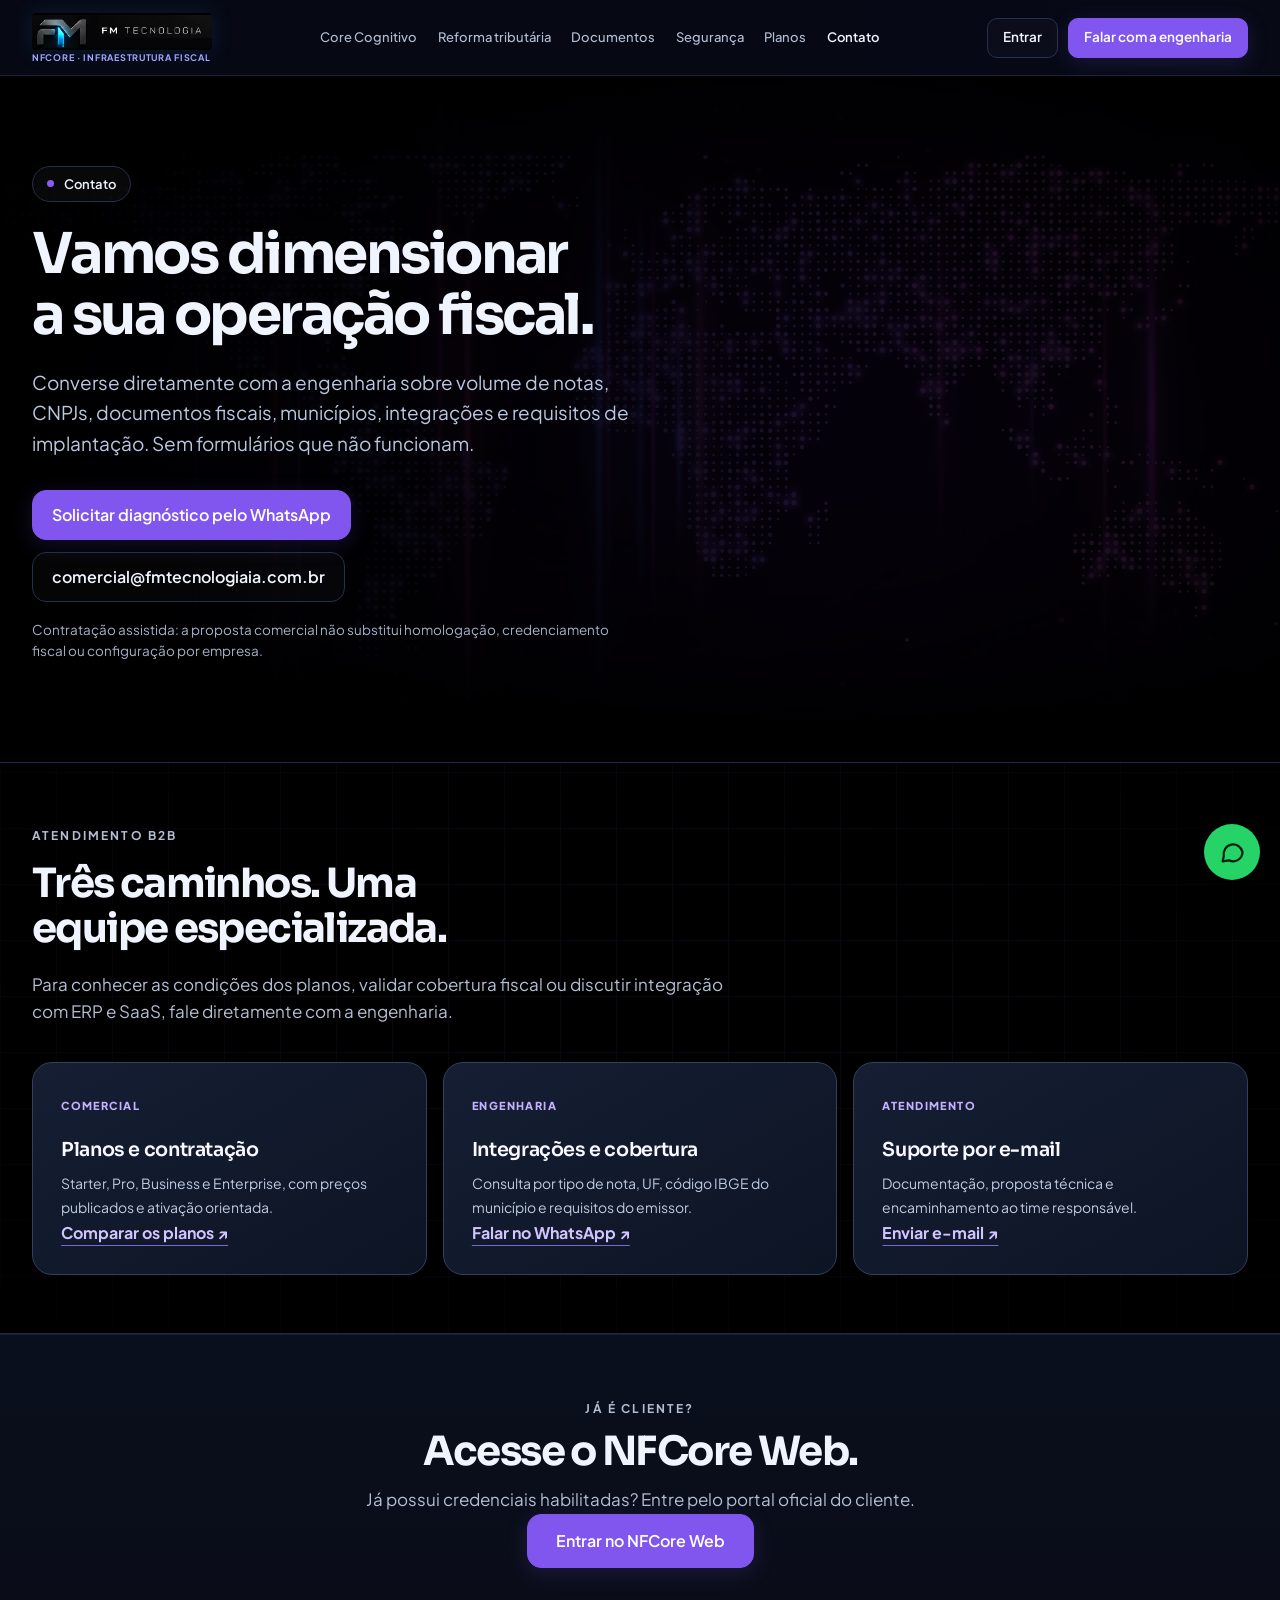
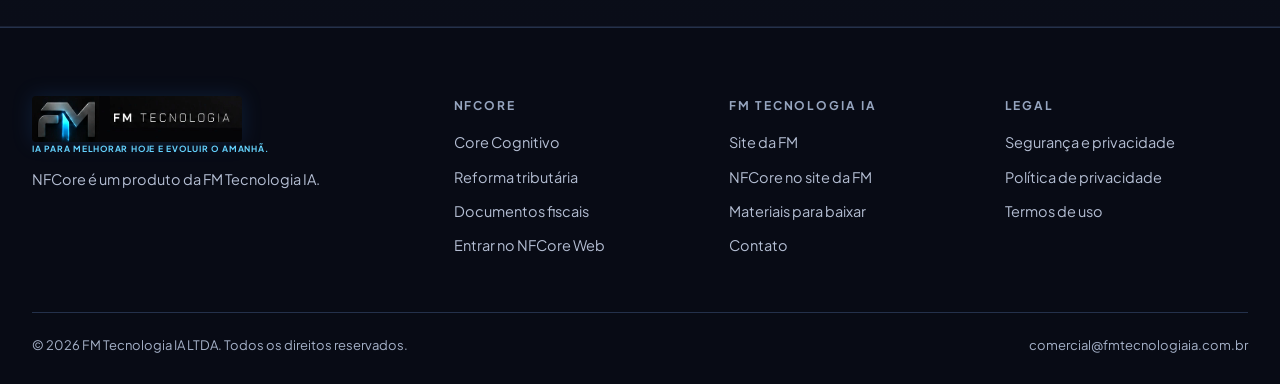
==== commit 392d0b7e: "fix(cache): atualizar versao da paleta restaurada em contato.html" ====
--- a/contato.html
+++ b/contato.html
@@ -1,5 +1,5 @@
 <!doctype html><html lang="pt-BR" data-p="nfcore"><head><meta charset="utf-8"><meta name="viewport" content="width=device-width,initial-scale=1"><title>Contato — NFCore</title><meta name="description" content="Entre em contato com a engenharia da NFCore para planos, cobertura fiscal, integração ERP e contratação assistida."><meta property="og:title" content="Contato — NFCore"><meta property="og:description" content="Fale com a equipe da FM Tecnologia IA sobre o NFCore e seja avisado do lançamento."><meta property="og:type" content="website"><meta name="twitter:card" content="summary_large_image"><link rel="icon" type="image/png" href="assets/brand/fm/favicon.png">
-<link rel="preconnect" href="https://fonts.googleapis.com"><link rel="preconnect" href="https://fonts.gstatic.com" crossorigin><link href="https://fonts.googleapis.com/css2?family=Plus+Jakarta+Sans:wght@400;500;600;700&family=Sora:wght@500;600;700;800&display=swap" rel="stylesheet"><link rel="stylesheet" href="assets/site.css?v=7cc5dd1b"><link rel="stylesheet" href="assets/enterprise.css?v=20261106"></head><body>
+<link rel="preconnect" href="https://fonts.googleapis.com"><link rel="preconnect" href="https://fonts.gstatic.com" crossorigin><link href="https://fonts.googleapis.com/css2?family=Plus+Jakarta+Sans:wght@400;500;600;700&family=Sora:wght@500;600;700;800&display=swap" rel="stylesheet"><link rel="stylesheet" href="assets/site.css?v=7cc5dd1b"><link rel="stylesheet" href="assets/enterprise.css?v=20261106-palette"></head><body>
 <a class="skip" href="#conteudo">Pular para o conteúdo</a><header class="nav"><div class="wrap"><a class="brand" href="index.html"><span class="wm"><img src="assets/brand/fm/logo-fm.webp" width="626" height="114" alt="FM Tecnologia IA"><small>NFCore · Infraestrutura fiscal</small></span></a>
 <nav class="menu" id="menu" aria-label="Principal"><a href="core-cognitivo.html" class="">Core Cognitivo</a><a href="reforma-tributaria.html" class="">Reforma tributária</a><a href="index.html#documentos" class="">Documentos</a><a href="index.html#seguranca" class="">Segurança</a><a href="index.html#planos">Planos</a><a href="contato.html" class="on">Contato</a></nav>
 <div class="nr"><a class="btn sm" href="https://app.nfcore.com.br/">Entrar</a><a class="btn sm k" href="https://wa.me/5511978350851?text=Ol%C3%A1!%20Conheci%20o%20NFCore%20pelo%20site%20e%20gostaria%20de%20falar%20com%20a%20engenharia%20sobre%20planos%20e%20implanta%C3%A7%C3%A3o." target="_blank" rel="noopener noreferrer">Falar com a engenharia</a><button class="burger" id="burger" aria-label="Abrir menu de navegação" aria-expanded="false" aria-controls="menu">☰</button></div>
--- a/assets/enterprise.css
+++ b/assets/enterprise.css
@@ -178,48 +178,6 @@
  html[data-p=nfcore] *{scroll-behavior:auto}
 }
 
-/* NFCore visual refinement — intense violet identity, micro-interactions and municipality disclosure.
-   Scope limited to NFCore pages; accessible focus & reduced-motion fallback. */
-html[data-p=nfcore]{
- --a:#b32bff;--a2:#dc96ff;--argb:179,43,255;--hl:#e1b0ff;
- --btn:#a02af5;--ln:#3d245d;--s1:#100c1d;--s2:#1b102d;
- --mu:#c5b6d8;--dim:#aaa0bc;--glow:.35;
-}
-html[data-p=nfcore] body{
- background:
- radial-gradient(ellipse 64% 900px at 91% 4%,rgba(125,16,202,.32),transparent 74%),
- radial-gradient(ellipse 55% 820px at 4% 35%,rgba(101,8,156,.18),transparent 77%),
- #07050e;
-}
-html[data-p=nfcore] .nav{background:rgba(10,6,19,.93);border-bottom-color:rgba(199,102,255,.24)}
-html[data-p=nfcore] .phero{
- background:
- radial-gradient(ellipse 58% 88% at 79% 34%,rgba(163,28,252,.37),transparent 72%),
- radial-gradient(ellipse 65% 80% at 4% 0%,rgba(76,8,115,.21),transparent 83%),
- #06030c;
-}
-html[data-p=nfcore] .phero:before{opacity:.38}
-html[data-p=nfcore] .grad{color:#d69bff;text-shadow:0 0 33px rgba(177,52,255,.22)}
-html[data-p=nfcore] .btn.p,html[data-p=nfcore] .btn.k{
- background:linear-gradient(135deg,#a927ff,#7729da);border-color:#c563ff;
- box-shadow:0 8px 32px rgba(141,21,245,.36);
-}
-html[data-p=nfcore] .btn.p:hover,html[data-p=nfcore] .btn.k:hover{
- box-shadow:0 0 0 1px #cd7aff,0 0 34px rgba(181,33,255,.55);
-}
-html[data-p=nfcore] .soft{
- background:linear-gradient(145deg,#0b0714,#100819 65%,#090713);
- border-color:rgba(176,85,242,.19);
-}
-html[data-p=nfcore] .sentinel-section{
- background:
- radial-gradient(ellipse 70% 75% at 92% 12%,rgba(110,13,180,.24),transparent 75%),
- linear-gradient(145deg,#140b22,#0c0817 70%);
- border-color:#44215c;
-}
-html[data-p=nfcore] .card{border-color:rgba(177,104,235,.25);background:linear-gradient(155deg,#191026,#0f0b1a)}
-html[data-p=nfcore] .card:hover{border-color:#b45cff;box-shadow:0 0 0 1px rgba(172,65,255,.24),0 0 40px -17px rgba(165,45,246,.54)}
-html[data-p=nfcore] .enterprise-section{scroll-margin-top:104px}
 /* Exactly 30% reduced chip figure, without changing the original image asset. */
 html[data-p=nfcore] .phero .chip-visual{
  width:70%;max-width:70%;margin-inline:auto;
@@ -393,3 +351,138 @@
  .neon-card,.region-card,.region-chevron,html[data-p=nfcore] .intel-card{transition:none!important}
  .neon-card:hover,html[data-p=nfcore] .intel-card:hover{transform:none!important}
 }
+
+/* 2026-11-06 — original Enterprise palette restored.
+   Card glow is an interaction state, NEVER a persistent plan/status emphasis. */
+html[data-p=nfcore] .key-strengths{
+ background:linear-gradient(180deg,#0a0d18,#0d1120 68%,#090c17);
+ border-color:rgba(136,92,246,.16);
+}
+html[data-p=nfcore] .sentinel-section{
+ background:linear-gradient(155deg,#0e1221 0%,#0c1020 65%,#080b16 100%);
+ border-color:#202944;
+}
+html[data-p=nfcore] .geo-section{
+ background:radial-gradient(ellipse 80% 90% at 90% 0%,rgba(76,58,152,.09),transparent 72%),#0b1020;
+}
+html[data-p=nfcore] .phero .chip-visual{
+ box-shadow:0 22px 75px -42px rgba(112,78,215,.4),0 0 65px rgba(122,78,210,.12);
+}
+html[data-p=nfcore] .phero .vis:has(.chip-visual)::before{
+ background:radial-gradient(circle,rgba(118,71,212,.11),transparent 68%);
+}
+html[data-p=nfcore] .strength-card{
+ border-color:#303c58;
+ background:linear-gradient(150deg,#151d30,#0d1322);
+ box-shadow:none;
+}
+html[data-p=nfcore] .strength-symbol{color:#a996e7;text-shadow:none}
+html[data-p=nfcore] .strength-ordinal,
+html[data-p=nfcore] .strength-go,
+html[data-p=nfcore] .intel-number{color:#c5b2ff}
+html[data-p=nfcore] .strength-card p{color:#bbc7da}
+html[data-p=nfcore] .strength-disclaimer{color:#a6b1c5}
+html[data-p=nfcore] .flow-interactive{border-color:#33405d;background:#0d1424}
+html[data-p=nfcore] .flow-interactive .flow-tab,
+html[data-p=nfcore] .flow-interactive .flow-tab:first-child,
+html[data-p=nfcore] .flow-interactive .flow-tab:last-child{
+ border-color:#33405d;color:#f0f4ff;
+}
+html[data-p=nfcore] .flow-tab b{color:#ab95ec}
+html[data-p=nfcore] .flow-tab .flow-tab-hint{color:#a4b0c7}
+html[data-p=nfcore] .flow-tab.active,
+html[data-p=nfcore] .flow-tab[aria-selected=true]{
+ background:rgba(117,89,198,.12);
+ box-shadow:none;
+}
+html[data-p=nfcore] .flow-tab[aria-selected=true] .flow-tab-hint{color:#c9b9f6}
+html[data-p=nfcore] .flow-panel{
+ background:linear-gradient(130deg,#141c2e,#0d1424);
+ border-color:#34405e;
+ box-shadow:none;
+}
+html[data-p=nfcore] .flow-panel-kicker{color:#c4a8f5}
+html[data-p=nfcore] .flow-panel p{color:#bfcadd}
+html[data-p=nfcore] .flow-panel-check{
+ border-color:#9a7ee3;color:#dcd5ef;
+ background:linear-gradient(90deg,rgba(102,78,168,.13),transparent);
+}
+html[data-p=nfcore] .intel-card{
+ background:linear-gradient(150deg,#151e33,#0d1424);
+ border-color:#33405e;
+ box-shadow:none;
+}
+html[data-p=nfcore] .price-card,
+html[data-p=nfcore] .price-card.highlighted{
+ border:1px solid #33405e;
+ background:linear-gradient(155deg,#151e33,#0e1424);
+ box-shadow:none;
+}
+html[data-p=nfcore] .price-card .plan-btn,
+html[data-p=nfcore] .price-card .plan-btn.primary{
+ border-color:#56617d;color:#e5e9ff;background:#202d46;
+ box-shadow:none;
+}
+html[data-p=nfcore] .coverage-stat{
+ border-color:#374360;background:linear-gradient(135deg,#17213a,#0d1424);
+ box-shadow:none;
+}
+html[data-p=nfcore] .coverage-stat strong{color:#cab8ff}
+html[data-p=nfcore] .coverage-caveat{border-color:#374360;color:#bdc9df}
+html[data-p=nfcore] .coverage-caveat strong{color:#f0f4ff}
+html[data-p=nfcore] .region-card,
+html[data-p=nfcore] .region-card[open]{
+ border-color:#374360;background:#0f1627;box-shadow:none;
+}
+html[data-p=nfcore] .region-card>summary:hover{background:rgba(114,91,200,.11)}
+html[data-p=nfcore] .region-uf{
+ background:linear-gradient(135deg,#302653,#1c1c3a);
+ border-color:#5d539a;color:#d5c9ff;
+}
+html[data-p=nfcore] .region-body{
+ border-color:#33405e;background:linear-gradient(135deg,#131d32,#0e1525);
+}
+html[data-p=nfcore] .region-metadata span{
+ background:rgba(109,85,190,.1);color:#c3b6ee;border-color:#5c5785;
+}
+html[data-p=nfcore] .city-grid li{background:#18223a;border-color:#344260;color:#e2e7f4}
+html[data-p=nfcore] .city-grid li:hover{background:#202947;border-color:#8169d8;box-shadow:none}
+html[data-p=nfcore] .region-summary small,
+html[data-p=nfcore] .region-body>p,
+html[data-p=nfcore] .capital-paths p{color:#b7c4d8}
+html[data-p=nfcore] .region-count,
+html[data-p=nfcore] .region-chevron{color:#bdaceb}
+/* Shared REST state: no fixed neon on Pro, open coverage, selected flow or any card. */
+html[data-p=nfcore] :is(.card,.strength-card,.intel-card,.price-card,.region-card,.flow-tab){
+ transition:border-color .2s ease,box-shadow .2s ease,background .2s ease,transform .2s ease;
+}
+/* Desktop pointer: every card lights up only under cursor. */
+@media(hover:hover) and (pointer:fine){
+ html[data-p=nfcore] :is(.card,.strength-card,.intel-card,.price-card,.region-card,.flow-tab):hover{
+  border-color:#a78bf3;
+  box-shadow:inset 0 0 0 1px rgba(172,146,248,.20),0 0 35px rgba(127,84,239,.3);
+  background-color:rgba(64,44,107,.16);
+ }
+ html[data-p=nfcore] :is(.strength-card,.intel-card,.price-card):hover{
+  transform:translateY(-3px);
+ }
+ html[data-p=nfcore] :is(.price-card .plan-btn):hover{
+  background:#343b68;border-color:#9983e9;
+ }
+}
+/* Mobile/tablet: focus and press feedback, without permanent hover on touch screens. */
+html[data-p=nfcore] :is(.card,.strength-card,.intel-card,.price-card,.region-card,.flow-tab):focus-visible{
+ outline:2px solid #9983e9;outline-offset:2px;
+ border-color:#9983e9;
+}
+@media(hover:none){
+ html[data-p=nfcore] :is(.card,.strength-card,.intel-card,.price-card,.region-card,.flow-tab):active{
+  border-color:#a78bf3;box-shadow:0 0 22px rgba(127,84,239,.22);
+ }
+}
+@media(prefers-reduced-motion:reduce){
+ html[data-p=nfcore] :is(.card,.strength-card,.intel-card,.price-card,.region-card,.flow-tab){
+  transition:none!important;
+ }
+ html[data-p=nfcore] :is(.strength-card,.intel-card,.price-card):hover{transform:none!important}
+}
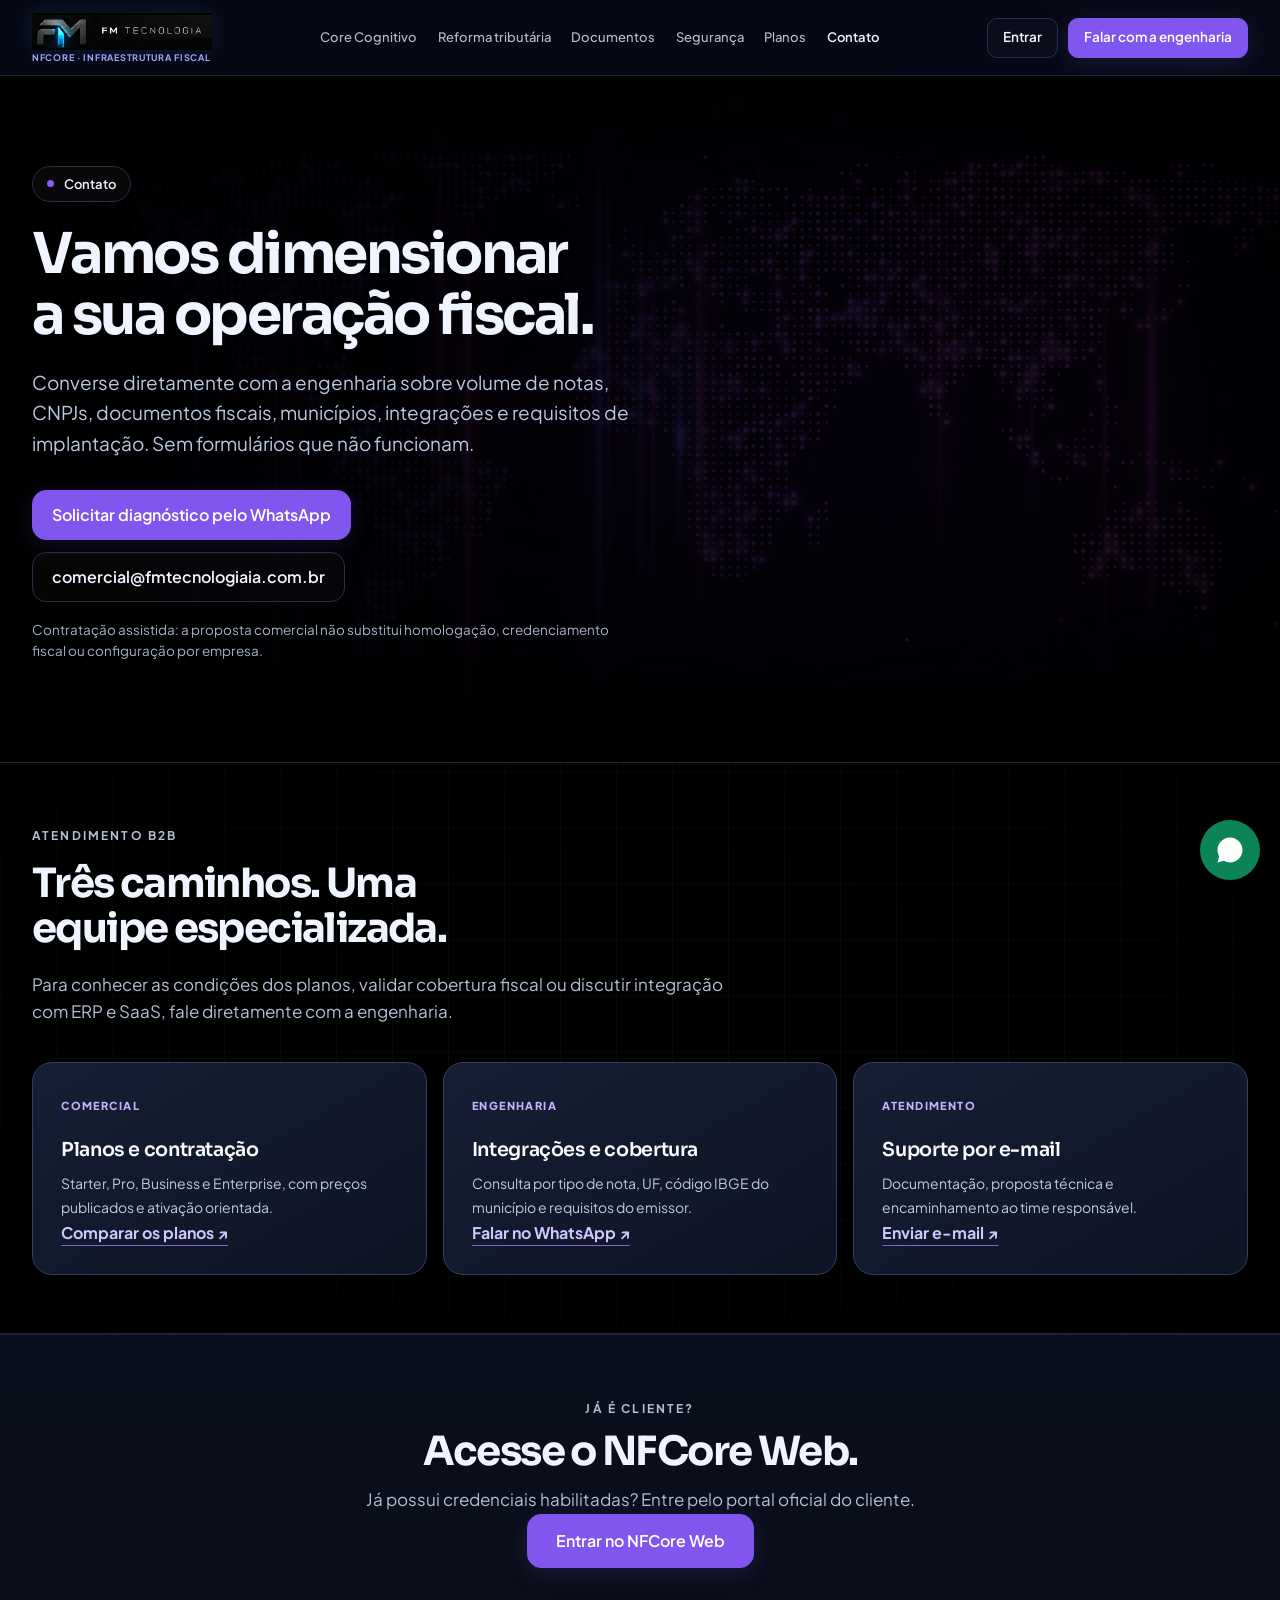
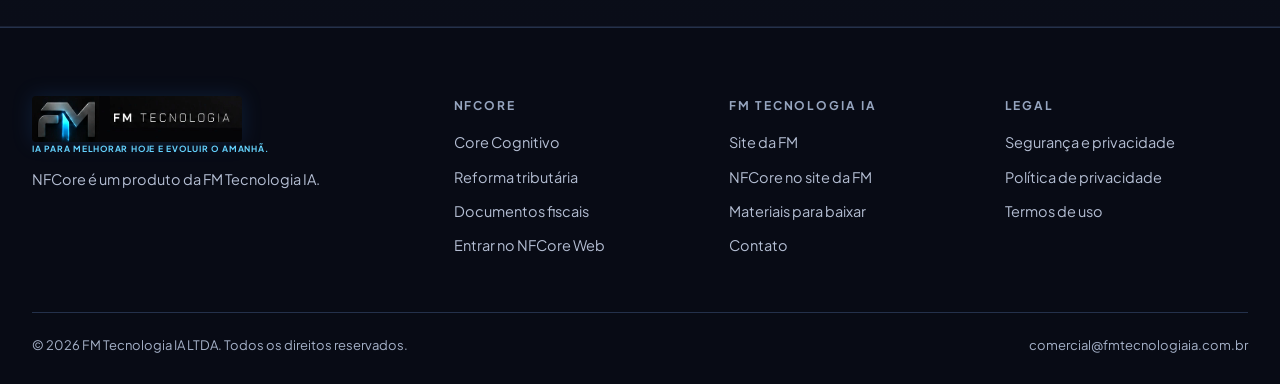
==== commit 0fde02c3: "feat: chat automatizado estilo WhatsApp em todas as páginas Troca o botão fixo de WhatsApp pelo widg" ====
--- a/contato.html
+++ b/contato.html
@@ -52,4 +52,4 @@
 <div class="fb"><span>© 2026 FM Tecnologia IA LTDA. Todos os direitos reservados.</span><span>comercial@fmtecnologiaia.com.br</span></div>
 </div>
 </footer>
-<a class="fab" href="https://wa.me/5511978350851?text=Ol%C3%A1!%20Vim%20pelo%20site%20do%20NFCore%20e%20quero%20tirar%20uma%20d%C3%BAvida." target="_blank" rel="noopener" aria-label="Falar com a FM pelo WhatsApp"><svg class="i" viewBox="0 0 24 24" aria-hidden="true"><path d="M21 12a8 8 0 0 1-11.6 7.1L4 20l1-4.6A8 8 0 1 1 21 12Z"/></svg></a><script src="assets/site.js?v=20261106" defer></script></body></html>+<script src="assets/site.js?v=20261106" defer></script><script>window.FM_CHAT_CONFIG={site:"nfcore",productName:"NFCore",accentColor:"#0b8457",avatarInitial:"N",greeting:"Olá! Posso te ajudar a conhecer o NFCore. Pergunte sobre planos, cobertura municipal ou o teste grátis de 14 dias.",apiBase:"",whatsappNumber:"5511978350851",whatsappPrefill:"Olá! Vim pelo site do NFCore e quero tirar uma dúvida."};</script><script src="assets/fm-chat-widget.js" defer></script></body></html>
--- a/assets/enterprise.css
+++ b/assets/enterprise.css
@@ -131,6 +131,8 @@
 .price-card .plan-btn{margin-top:auto;width:100%;height:auto;min-height:48px;padding:12px 10px;color:#e5e9ff;border-color:#56617d;background:#202d46;font-size:13px}
 .price-card .plan-btn.primary{background:#8560f1;color:#fff;border-color:#8560f1}
 .price-card .plan-btn:hover{filter:brightness(1.15)}
+.price-card .plan-assisted{display:block;margin-top:10px;text-align:center;font-size:12px;color:#9aa6c2;text-decoration:underline;text-underline-offset:3px}
+.price-card .plan-assisted:hover{color:#c6d1e3}
 .pricing-fineprint{font-size:12px;line-height:1.7;color:#abb7ce;max-width:1000px;margin-top:24px}
 html[data-p=nfcore] #planos,html[data-p=nfcore] #cobertura{scroll-margin-top:96px}
 html[data-p=nfcore] .notice{background:#111c31;border-color:#344360;color:#d7dded}
@@ -452,13 +454,16 @@
 html[data-p=nfcore] .capital-paths p{color:#b7c4d8}
 html[data-p=nfcore] .region-count,
 html[data-p=nfcore] .region-chevron{color:#bdaceb}
+/* The legacy shared stylesheet previously lit NFCore .card and .panel at REST.
+   Override both; a glow must require a user interaction. */
+html[data-p=nfcore] :is(.card,.panel){box-shadow:none}
 /* Shared REST state: no fixed neon on Pro, open coverage, selected flow or any card. */
-html[data-p=nfcore] :is(.card,.strength-card,.intel-card,.price-card,.region-card,.flow-tab){
+html[data-p=nfcore] :is(.card,.panel,.strength-card,.intel-card,.price-card,.region-card,.flow-tab){
  transition:border-color .2s ease,box-shadow .2s ease,background .2s ease,transform .2s ease;
 }
 /* Desktop pointer: every card lights up only under cursor. */
 @media(hover:hover) and (pointer:fine){
- html[data-p=nfcore] :is(.card,.strength-card,.intel-card,.price-card,.region-card,.flow-tab):hover{
+ html[data-p=nfcore] :is(.card,.panel,.strength-card,.intel-card,.price-card,.region-card,.flow-tab):hover{
   border-color:#a78bf3;
   box-shadow:inset 0 0 0 1px rgba(172,146,248,.20),0 0 35px rgba(127,84,239,.3);
   background-color:rgba(64,44,107,.16);
@@ -471,17 +476,17 @@
  }
 }
 /* Mobile/tablet: focus and press feedback, without permanent hover on touch screens. */
-html[data-p=nfcore] :is(.card,.strength-card,.intel-card,.price-card,.region-card,.flow-tab):focus-visible{
+html[data-p=nfcore] :is(.card,.panel,.strength-card,.intel-card,.price-card,.region-card,.flow-tab):focus-visible{
  outline:2px solid #9983e9;outline-offset:2px;
  border-color:#9983e9;
 }
 @media(hover:none){
- html[data-p=nfcore] :is(.card,.strength-card,.intel-card,.price-card,.region-card,.flow-tab):active{
+ html[data-p=nfcore] :is(.card,.panel,.strength-card,.intel-card,.price-card,.region-card,.flow-tab):active{
   border-color:#a78bf3;box-shadow:0 0 22px rgba(127,84,239,.22);
  }
 }
 @media(prefers-reduced-motion:reduce){
- html[data-p=nfcore] :is(.card,.strength-card,.intel-card,.price-card,.region-card,.flow-tab){
+ html[data-p=nfcore] :is(.card,.panel,.strength-card,.intel-card,.price-card,.region-card,.flow-tab){
   transition:none!important;
  }
  html[data-p=nfcore] :is(.strength-card,.intel-card,.price-card):hover{transform:none!important}
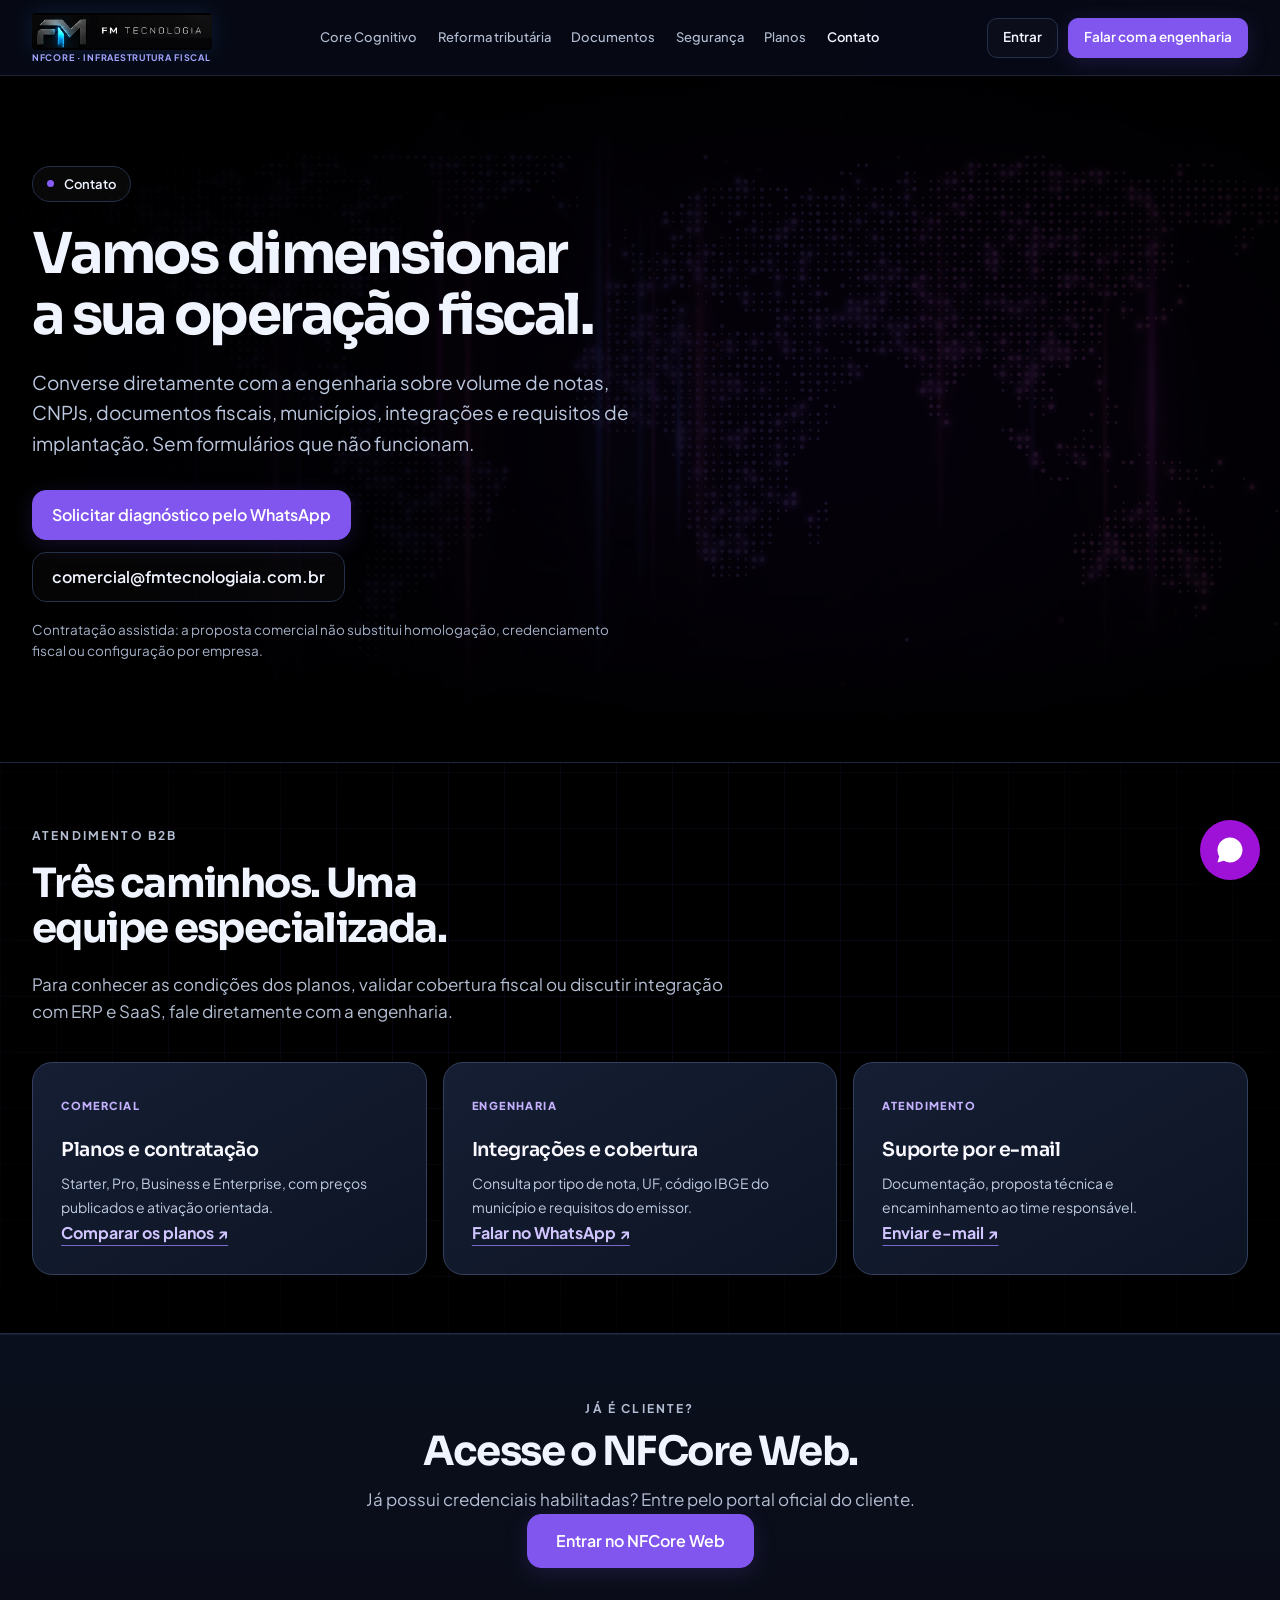
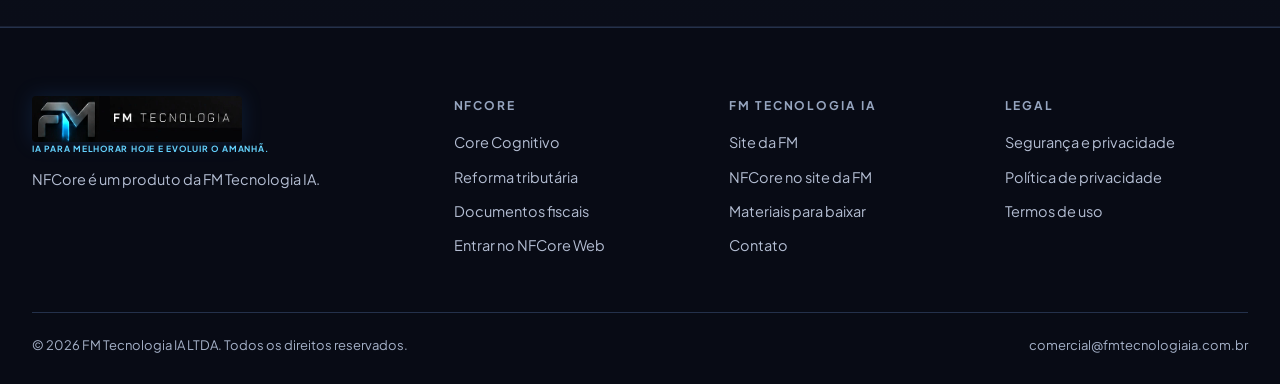
==== commit e876efa8: "Substitui o botão flutuante do WhatsApp por chat embutido com IA Mesma mudança já aplicada no Iron F" ====
--- a/contato.html
+++ b/contato.html
@@ -52,4 +52,4 @@
 <div class="fb"><span>© 2026 FM Tecnologia IA LTDA. Todos os direitos reservados.</span><span>comercial@fmtecnologiaia.com.br</span></div>
 </div>
 </footer>
-<script src="assets/site.js?v=20261106" defer></script><script>window.FM_CHAT_CONFIG={site:"nfcore",productName:"NFCore",accentColor:"#0b8457",avatarInitial:"N",greeting:"Olá! Posso te ajudar a conhecer o NFCore. Pergunte sobre planos, cobertura municipal ou o teste grátis de 14 dias.",apiBase:"",whatsappNumber:"5511978350851",whatsappPrefill:"Olá! Vim pelo site do NFCore e quero tirar uma dúvida."};</script><script src="assets/fm-chat-widget.js" defer></script></body></html>+<script src="assets/site.js?v=20261106" defer></script><script>window.FM_CHAT_CONFIG={site:"nfcore",productName:"NFCore",accentColor:"#9E11D6",avatarInitial:"N",greeting:"Olá! Posso te ajudar a conhecer o NFCore. Pergunte sobre planos, cobertura municipal ou o teste grátis de 14 dias.",apiBase:"https://app.atendevendeia.com.br/web",whatsappNumber:"5511978350851",whatsappPrefill:"Olá! Vim pelo site do NFCore e quero tirar uma dúvida."};</script><script src="assets/fm-chat-widget.js" defer></script></body></html>
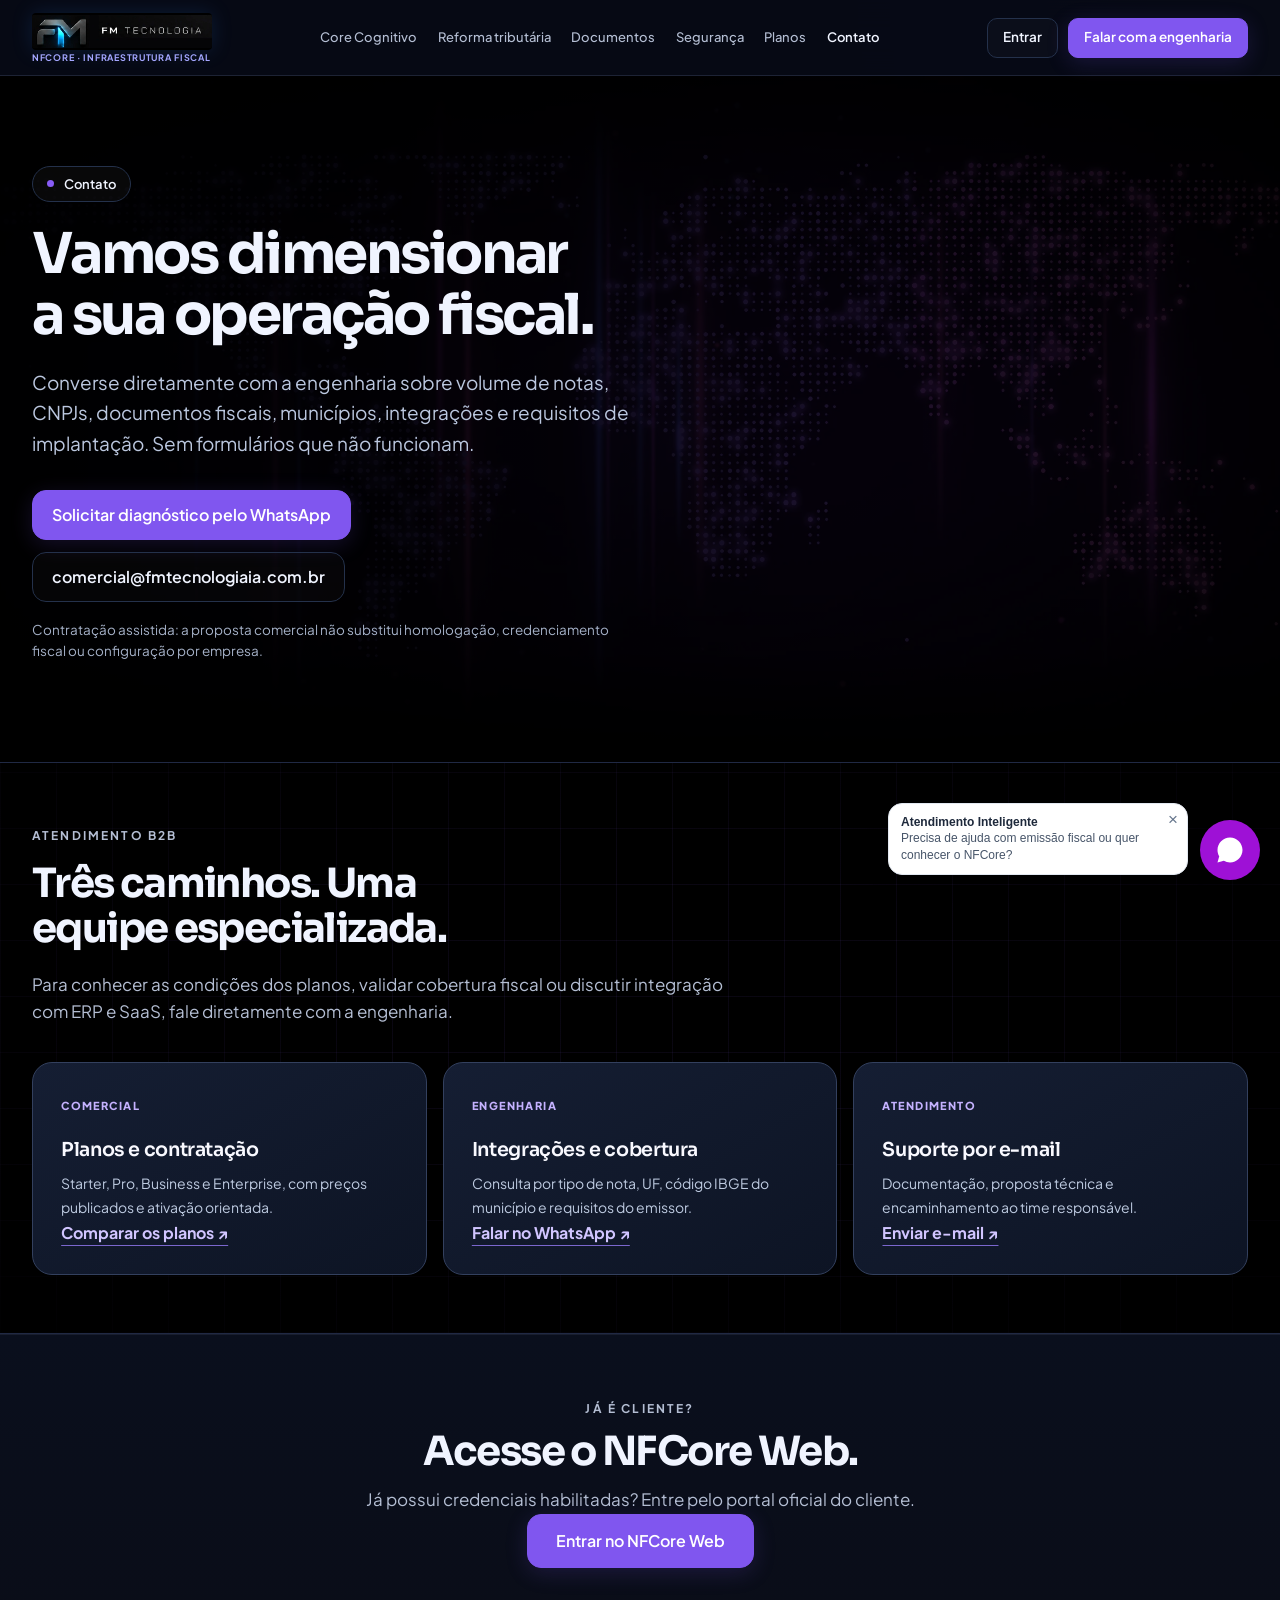
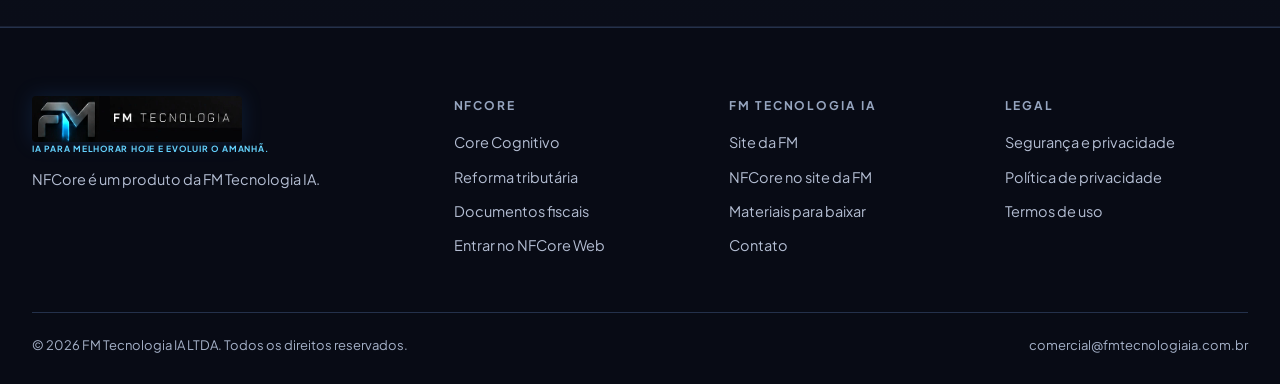
==== commit f8f1e616: "fix: migrate internal FM chat to the verified HTTPS endpoint" ====
--- a/contato.html
+++ b/contato.html
@@ -52,4 +52,4 @@
 <div class="fb"><span>© 2026 FM Tecnologia IA LTDA. Todos os direitos reservados.</span><span>comercial@fmtecnologiaia.com.br</span></div>
 </div>
 </footer>
-<script src="assets/site.js?v=20261106" defer></script><script>window.FM_CHAT_CONFIG={site:"nfcore",productName:"NFCore",accentColor:"#9E11D6",avatarInitial:"N",greeting:"Olá! Posso te ajudar a conhecer o NFCore. Pergunte sobre planos, cobertura municipal ou o teste grátis de 14 dias.",apiBase:"https://app.atendevendeia.com.br/web",whatsappNumber:"5511978350851",whatsappPrefill:"Olá! Vim pelo site do NFCore e quero tirar uma dúvida."};</script><script src="assets/fm-chat-widget.js" defer></script></body></html>+<script src="assets/site.js?v=20261106" defer></script><script>window.FM_CHAT_CONFIG={site:"nfcore",productName:"NFCore",accentColor:"#9E11D6",avatarInitial:"N",greeting:"Olá! Posso te ajudar a conhecer o NFCore. Pergunte sobre planos, cobertura municipal ou o teste grátis de 14 dias.",apiBase:"https://saas.atendevendeia.com.br/v1/web",whatsappNumber:"5511978350851",whatsappPrefill:"Olá! Vim pelo site do NFCore e quero tirar uma dúvida."};</script><script src="assets/fm-chat-widget.js" defer></script></body></html>
